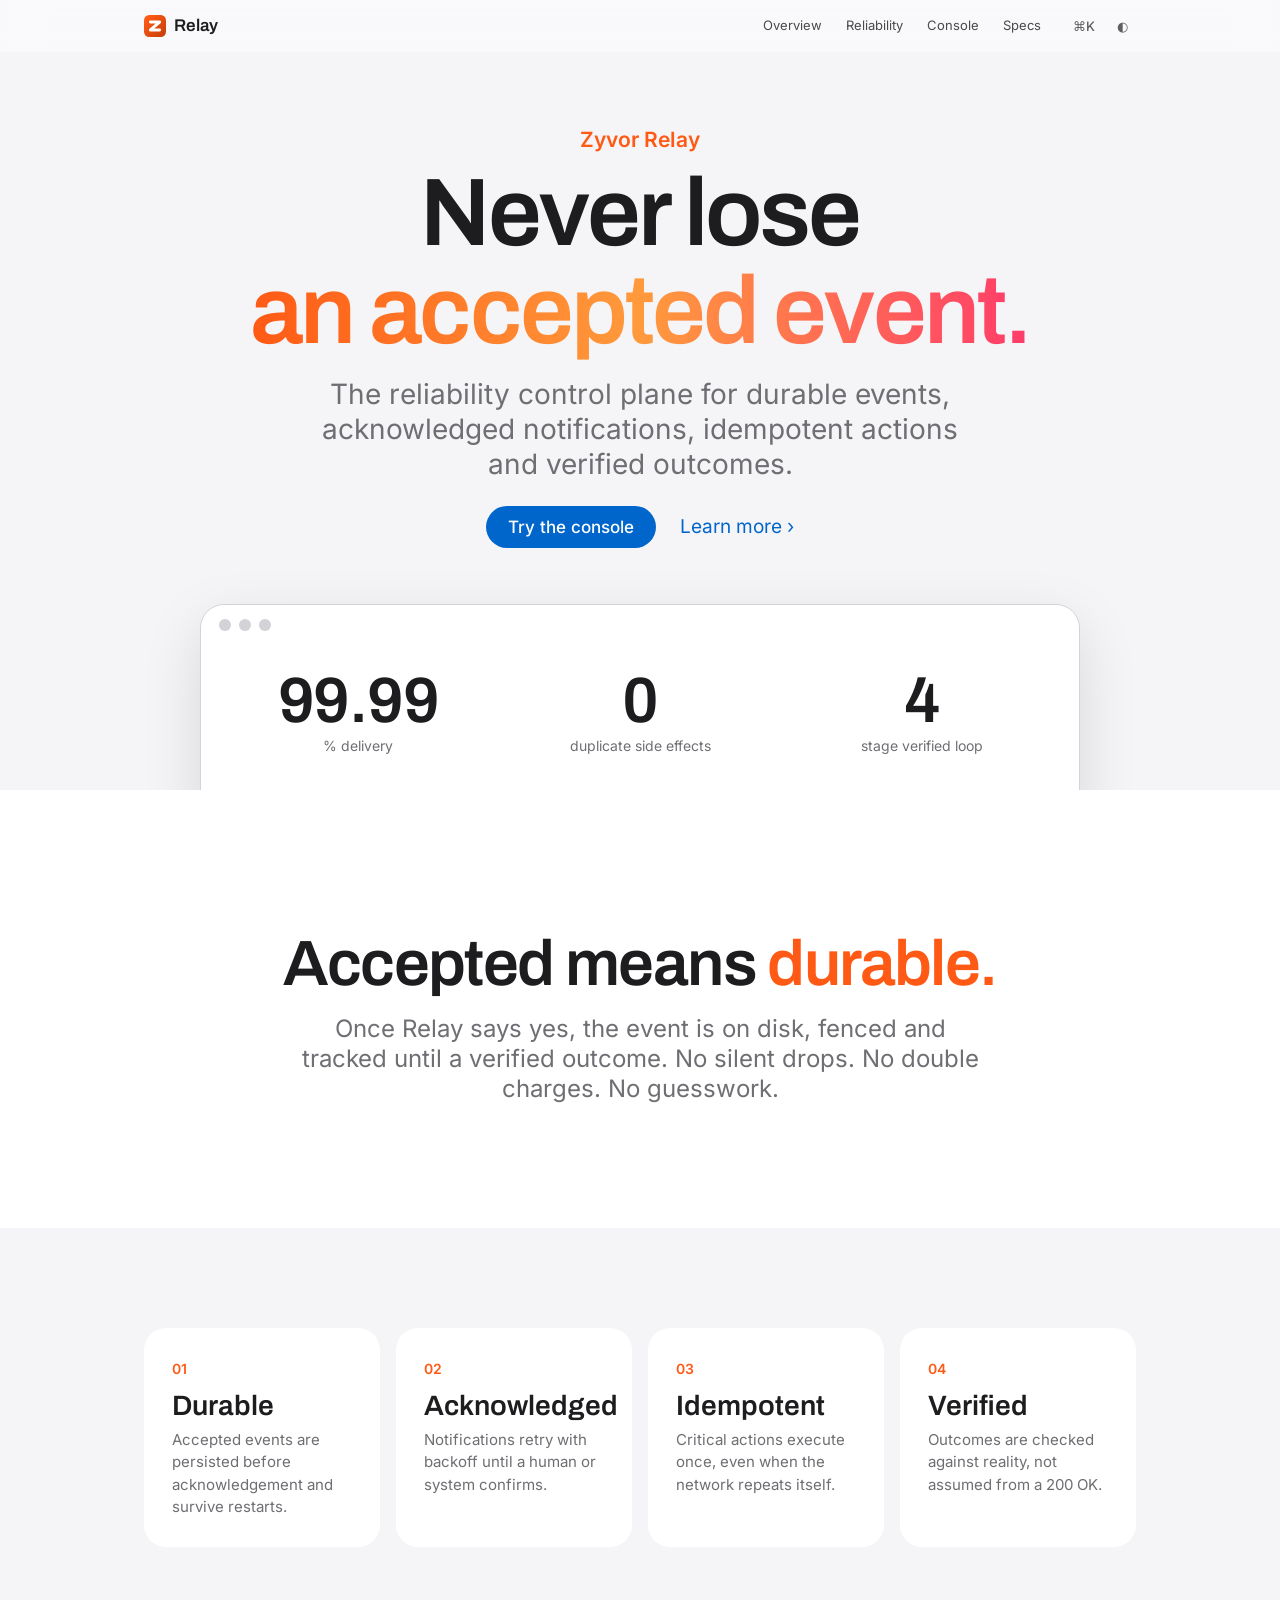
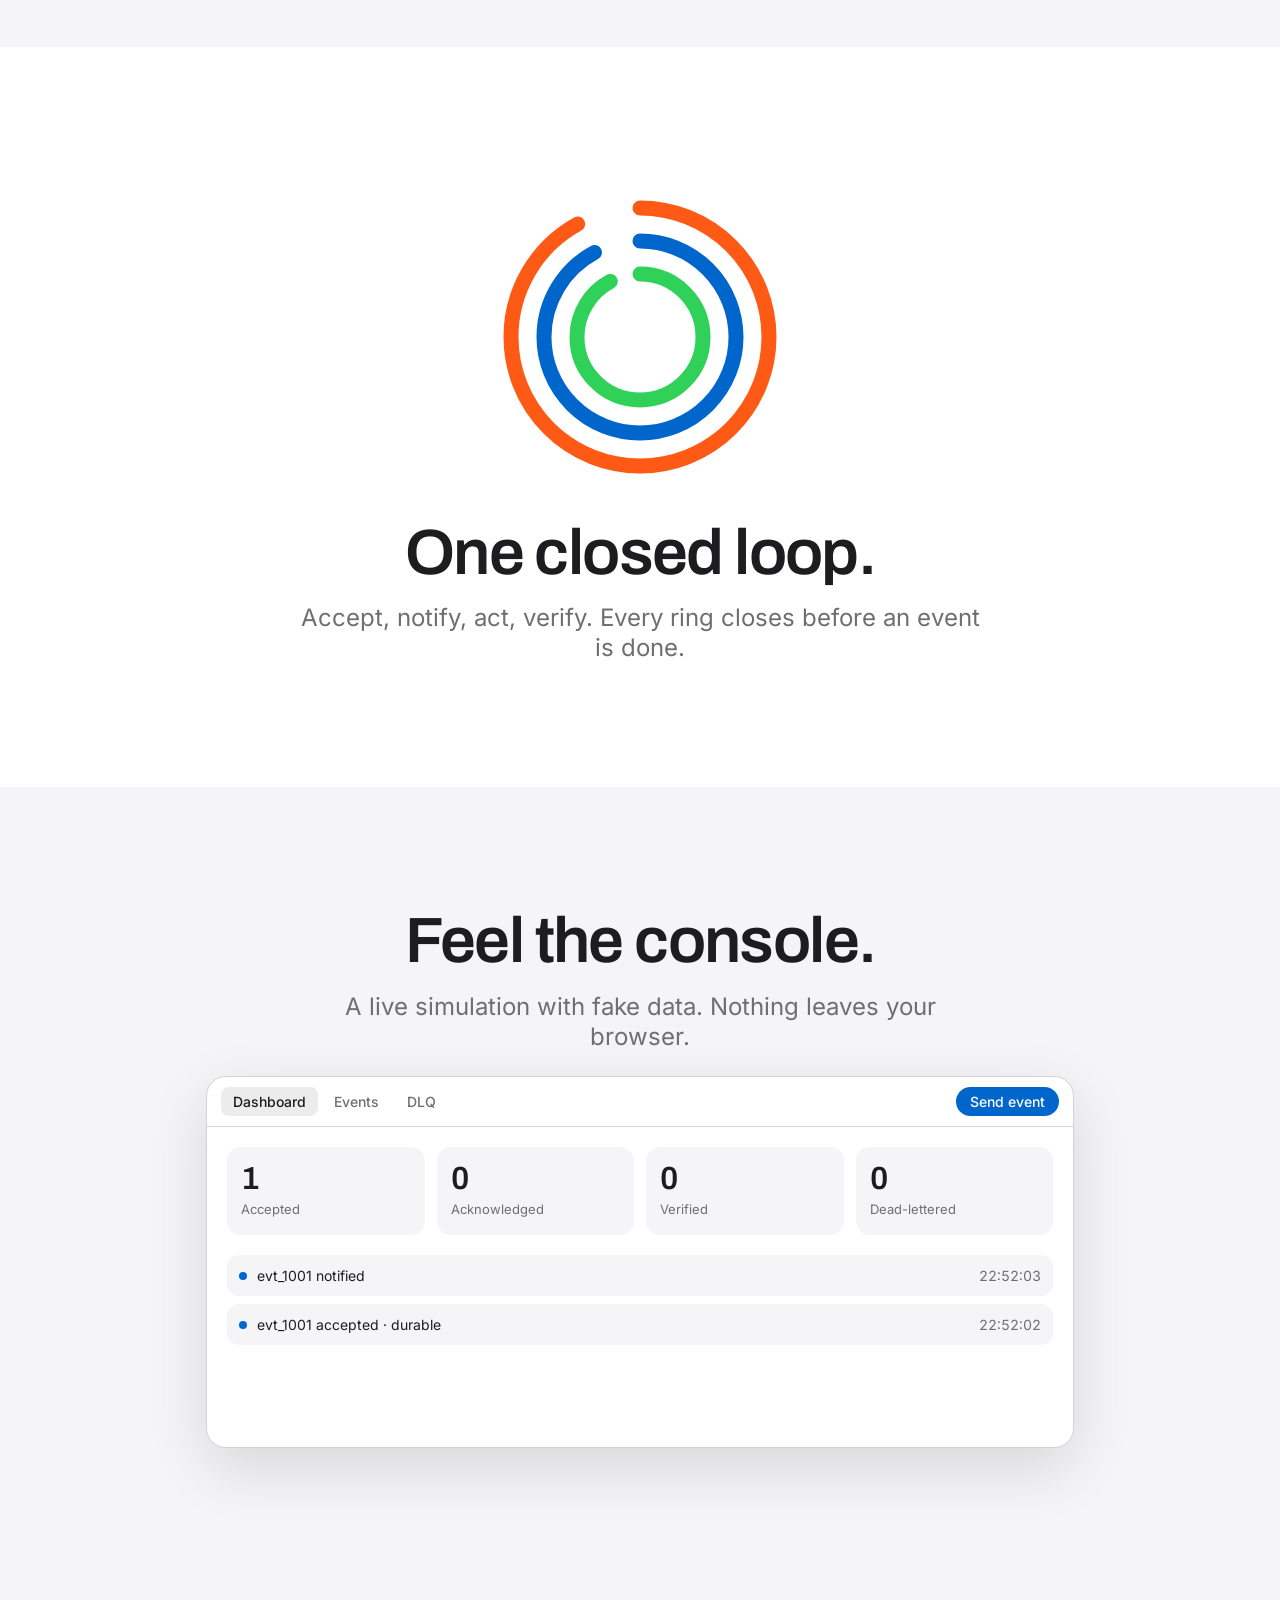
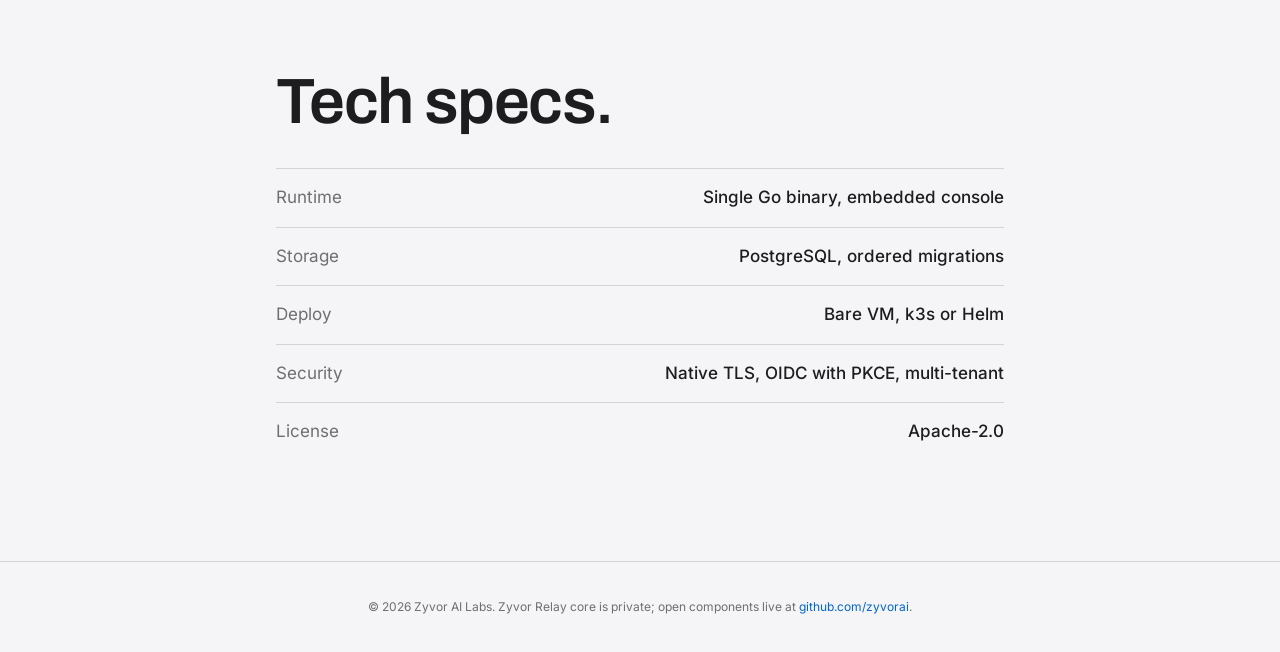
==== index.html @ 2ea0cfd8 "Update site" ====
<!doctype html>
<html lang="en">
<head>
<meta charset="utf-8">
<meta name="viewport" content="width=device-width, initial-scale=1, viewport-fit=cover">
<title>Zyvor Relay — Never lose an accepted event</title>
<meta name="description" content="Zyvor Relay is the reliability control plane for durable events, acknowledged notifications, idempotent actions and verified outcomes.">
<meta name="theme-color" content="#f5f5f7" media="(prefers-color-scheme: light)">
<meta name="theme-color" content="#000000" media="(prefers-color-scheme: dark)">
<meta property="og:type" content="website">
<meta property="og:title" content="Zyvor Relay — Never lose an accepted event">
<meta property="og:description" content="Durable events. Acknowledged notifications. Idempotent actions. Verified outcomes.">
<meta property="og:image" content="https://zyvorai.github.io/relay-site/assets/og.png">
<meta property="og:url" content="https://zyvorai.github.io/relay-site/">
<meta name="twitter:card" content="summary_large_image">
<link rel="icon" type="image/svg+xml" href="assets/zyvor-mark.svg">
<link rel="preload" href="assets/fonts/inter-latin.woff2" as="font" type="font/woff2" crossorigin>
<link rel="stylesheet" href="css/site.css">
<script>try{var t=localStorage.getItem('theme');if(t)document.documentElement.dataset.theme=t}catch(e){}</script>
</head>
<body>
<a class="skip" href="#main">Skip to content</a>

<header class="nav" id="nav">
  <div class="nav-in">
    <a class="brand" href="#top" aria-label="Zyvor Relay home"><img src="assets/zyvor-mark.svg" alt="" width="22" height="22"><span>Relay</span></a>
    <nav aria-label="Primary">
      <a href="#overview">Overview</a>
      <a href="#guarantees">Reliability</a>
      <a href="#demo">Console</a>
      <a href="#specs">Specs</a>
    </nav>
    <div class="nav-actions">
      <button class="icon-btn" id="palette-btn" aria-label="Open command palette (Command K)">⌘K</button>
      <button class="icon-btn" id="theme-btn" aria-label="Toggle theme">◐</button>
    </div>
  </div>
</header>

<main id="main">
<section class="hero" id="top">
  <p class="eyebrow reveal">Zyvor Relay</p>
  <h1 class="reveal d1">Never lose<br><span class="grad">an accepted event.</span></h1>
  <p class="lede reveal d2">The reliability control plane for durable events, acknowledged notifications, idempotent actions and verified outcomes.</p>
  <p class="cta reveal d3"><a class="btn" href="#demo">Try the console</a><a class="link" href="#guarantees">Learn more</a></p>
  <div class="device reveal d3" data-parallax aria-hidden="true">
    <div class="device-bar"><i></i><i></i><i></i></div>
    <div class="device-body">
      <div class="stat"><b data-count="99.99" data-dec="2">0</b><span>% delivery</span></div>
      <div class="stat"><b data-count="0">0</b><span>duplicate side effects</span></div>
      <div class="stat"><b data-count="4">0</b><span>stage verified loop</span></div>
    </div>
  </div>
</section>

<section class="band" id="overview">
  <h2 class="reveal">Accepted means <em>durable.</em></h2>
  <p class="sub reveal d1">Once Relay says yes, the event is on disk, fenced and tracked until a verified outcome. No silent drops. No double charges. No guesswork.</p>
</section>

<section class="grid4" id="guarantees">
  <h2 class="sr">Four guarantees</h2>
  <article class="card reveal"><span class="num">01</span><h3>Durable</h3><p>Accepted events are persisted before acknowledgement and survive restarts.</p></article>
  <article class="card reveal d1"><span class="num">02</span><h3>Acknowledged</h3><p>Notifications retry with backoff until a human or system confirms.</p></article>
  <article class="card reveal d2"><span class="num">03</span><h3>Idempotent</h3><p>Critical actions execute once, even when the network repeats itself.</p></article>
  <article class="card reveal d3"><span class="num">04</span><h3>Verified</h3><p>Outcomes are checked against reality, not assumed from a 200 OK.</p></article>
</section>

<section class="loop band" aria-label="Control loop">
  <svg class="rings" viewBox="0 0 200 200" aria-hidden="true">
    <circle class="r r1" cx="100" cy="100" r="86"/><circle class="r r2" cx="100" cy="100" r="64"/><circle class="r r3" cx="100" cy="100" r="42"/>
  </svg>
  <h2 class="reveal">One closed loop.</h2>
  <p class="sub reveal d1">Accept, notify, act, verify. Every ring closes before an event is done.</p>
</section>

<section class="demo" id="demo">
  <h2 class="reveal">Feel the console.</h2>
  <p class="sub reveal d1">A live simulation with fake data. Nothing leaves your browser.</p>
  <div class="console reveal d2">
    <div class="tabs" role="tablist">
      <button role="tab" aria-selected="true" data-tab="dash">Dashboard</button>
      <button role="tab" aria-selected="false" data-tab="events">Events</button>
      <button role="tab" aria-selected="false" data-tab="dlq">DLQ</button>
      <span class="grow"></span>
      <button class="btn sm" id="send">Send event</button>
    </div>
    <div class="pane" id="pane-dash">
      <div class="kpis">
        <div><b id="k-acc">0</b><span>Accepted</span></div>
        <div><b id="k-ack">0</b><span>Acknowledged</span></div>
        <div><b id="k-ver">0</b><span>Verified</span></div>
        <div><b id="k-dlq">0</b><span>Dead-lettered</span></div>
      </div>
      <ol class="timeline" id="timeline" aria-live="polite"></ol>
    </div>
    <div class="pane" id="pane-events" hidden><ul class="list" id="list-events"></ul></div>
    <div class="pane" id="pane-dlq" hidden><ul class="list" id="list-dlq"><li class="empty">Nothing here. That is the point.</li></ul></div>
  </div>
</section>

<section class="specs" id="specs">
  <h2 class="reveal">Tech specs.</h2>
  <dl class="spec-list reveal d1">
    <div><dt>Runtime</dt><dd>Single Go binary, embedded console</dd></div>
    <div><dt>Storage</dt><dd>PostgreSQL, ordered migrations</dd></div>
    <div><dt>Deploy</dt><dd>Bare VM, k3s or Helm</dd></div>
    <div><dt>Security</dt><dd>Native TLS, OIDC with PKCE, multi-tenant</dd></div>
    <div><dt>License</dt><dd>Apache-2.0</dd></div>
  </dl>
</section>
</main>

<footer class="foot">
  <p>© 2026 Zyvor AI Labs. Zyvor Relay core is private; open components live at <a href="https://github.com/zyvorai">github.com/zyvorai</a>.</p>
</footer>

<div class="palette" id="palette" hidden role="dialog" aria-modal="true" aria-label="Command palette">
  <div class="palette-box">
    <input id="palette-input" placeholder="Jump to…" autocomplete="off" aria-label="Command">
    <ul id="palette-list"></ul>
  </div>
</div>
<script src="js/site.js" defer></script>
</body>
</html>
---- css/site.css ----
@font-face{font-family:Inter;src:url(../assets/fonts/inter-latin.woff2) format("woff2");font-weight:100 900;font-display:swap}
@font-face{font-family:Archivo;src:url(../assets/fonts/archivo-latin-600.woff2) format("woff2");font-weight:600;font-display:swap}
:root{--bg:#f5f5f7;--panel:#fff;--text:#1d1d1f;--muted:#6e6e73;--line:#d2d2d7;--blue:#0066cc;--orange:#ff5a15;--nav:rgba(251,251,253,.72);--shadow:0 20px 60px rgba(0,0,0,.12)}
@media(prefers-color-scheme:dark){:root:not([data-theme=light]){--bg:#000;--panel:#1c1c1e;--text:#f5f5f7;--muted:#a1a1a6;--line:#38383a;--blue:#2997ff;--nav:rgba(22,22,23,.72);--shadow:0 20px 60px rgba(0,0,0,.6)}}
:root[data-theme=dark]{--bg:#000;--panel:#1c1c1e;--text:#f5f5f7;--muted:#a1a1a6;--line:#38383a;--blue:#2997ff;--nav:rgba(22,22,23,.72);--shadow:0 20px 60px rgba(0,0,0,.6)}
*{box-sizing:border-box}html{scroll-behavior:smooth;scroll-padding-top:60px}
body{margin:0;background:var(--bg);color:var(--text);font:17px/1.5 Inter,-apple-system,"SF Pro Text",system-ui,sans-serif;-webkit-font-smoothing:antialiased}
a{color:var(--blue);text-decoration:none}a:hover{text-decoration:underline}
:focus-visible{outline:2px solid var(--blue);outline-offset:3px;border-radius:6px}
.skip{position:absolute;left:-999px}.skip:focus{left:16px;top:8px;z-index:99;background:var(--panel);padding:8px 12px;border-radius:8px}
.sr{position:absolute;width:1px;height:1px;overflow:hidden;clip:rect(0 0 0 0)}
.nav{position:sticky;top:0;z-index:50;height:52px;background:var(--nav);backdrop-filter:saturate(180%) blur(20px);-webkit-backdrop-filter:saturate(180%) blur(20px);border-bottom:1px solid transparent;transition:height .3s,border-color .3s}
.nav.scrolled{height:44px;border-color:var(--line)}
.nav-in{max-width:1024px;margin:0 auto;height:100%;padding:0 16px;display:flex;align-items:center;gap:24px}
.brand{display:flex;align-items:center;gap:8px;color:var(--text);font:600 17px Archivo,Inter,sans-serif}.brand:hover{text-decoration:none}
.nav nav{display:flex;gap:24px;margin-left:auto}.nav nav a{color:var(--text);opacity:.8;font-size:13px}.nav nav a:hover{opacity:1;text-decoration:none}
.nav-actions{display:flex;gap:6px}
.icon-btn{background:none;border:0;color:var(--text);opacity:.7;font:500 13px Inter,sans-serif;padding:6px 8px;border-radius:8px;cursor:pointer}.icon-btn:hover{opacity:1;background:rgba(128,128,128,.15)}
section{padding:0 16px}
.hero{text-align:center;padding-top:72px;overflow:hidden}
.eyebrow{color:var(--orange);font-weight:600;font-size:21px;margin:0}
h1{font:600 clamp(44px,9vw,96px)/1.03 Archivo,Inter,sans-serif;letter-spacing:-.03em;margin:8px 0 16px}
h2{font:600 clamp(32px,6vw,64px)/1.07 Archivo,Inter,sans-serif;letter-spacing:-.025em;margin:0 0 16px}
h2 em{font-style:normal;color:var(--orange)}
.grad{background:linear-gradient(90deg,#ff5a15,#ff9a3c 50%,#ff3b6b);-webkit-background-clip:text;background-clip:text;color:transparent}
.lede,.sub{max-width:680px;margin:0 auto 24px;color:var(--muted);font-size:clamp(19px,2.4vw,28px);line-height:1.25}
.sub{font-size:clamp(17px,2vw,24px)}
.cta{display:flex;justify-content:center;gap:24px;align-items:center;margin:0 0 56px}
.btn{display:inline-block;background:var(--blue);color:#fff;border:0;border-radius:980px;padding:11px 22px;font:500 17px Inter,sans-serif;cursor:pointer}.btn:hover{text-decoration:none;filter:brightness(1.1)}
.btn.sm{padding:6px 14px;font-size:14px}
.link{font-size:19px}.link::after{content:" ›"}
.device{max-width:880px;margin:0 auto -60px;background:var(--panel);border-radius:24px 24px 0 0;box-shadow:var(--shadow);border:1px solid var(--line);will-change:transform}
.device-bar{display:flex;gap:8px;padding:14px 18px}.device-bar i{width:12px;height:12px;border-radius:50%;background:var(--line)}
.device-body{display:grid;grid-template-columns:repeat(3,1fr);gap:16px;padding:24px 24px 90px}
.stat b{display:block;font:600 clamp(32px,6vw,64px)/1 Archivo,Inter,sans-serif;letter-spacing:-.02em}.stat span{color:var(--muted);font-size:14px}
.band{text-align:center;padding:140px 16px 100px;background:var(--panel)}
.grid4{max-width:1024px;margin:0 auto;padding:100px 16px;display:grid;grid-template-columns:repeat(auto-fit,minmax(220px,1fr));gap:16px}
.card{background:var(--panel);border-radius:22px;padding:28px;transition:transform .4s cubic-bezier(.2,.8,.2,1),box-shadow .4s}
.card:hover{transform:translateY(-6px) scale(1.01);box-shadow:var(--shadow)}
.card .num{color:var(--orange);font-weight:600;font-size:14px}.card h3{font:600 28px Archivo,Inter,sans-serif;margin:8px 0}.card p{margin:0;color:var(--muted);font-size:15px}
.loop{position:relative}.rings{width:min(300px,70vw);display:block;margin:0 auto 32px;transform:rotate(-90deg)}
.r{fill:none;stroke-width:10;stroke-linecap:round;stroke-dasharray:var(--c);stroke-dashoffset:var(--c);transition:stroke-dashoffset 1.6s cubic-bezier(.2,.8,.2,1)}
.r1{--c:540;stroke:#ff5a15}.r2{--c:402;stroke:#0066cc}.r3{--c:264;stroke:#30d158}
.rings.on .r{stroke-dashoffset:calc(var(--c)*.08)}
.demo{max-width:900px;margin:0 auto;text-align:center;padding:120px 16px}
.console{background:var(--panel);border:1px solid var(--line);border-radius:20px;box-shadow:var(--shadow);text-align:left;overflow:hidden}
.tabs{display:flex;align-items:center;gap:4px;padding:10px 14px;border-bottom:1px solid var(--line)}.grow{flex:1}
.tabs [role=tab]{background:none;border:0;color:var(--muted);font:500 14px Inter,sans-serif;padding:6px 12px;border-radius:8px;cursor:pointer}
.tabs [aria-selected=true]{background:rgba(128,128,128,.15);color:var(--text)}
.pane{padding:20px;min-height:320px}[hidden]{display:none!important}
.kpis{display:grid;grid-template-columns:repeat(auto-fit,minmax(120px,1fr));gap:12px;margin-bottom:20px}
.kpis div{background:var(--bg);border-radius:14px;padding:14px}.kpis b{display:block;font:600 32px Archivo,Inter,sans-serif}.kpis span{font-size:13px;color:var(--muted)}
.timeline,.list{list-style:none;margin:0;padding:0;display:grid;gap:8px}
.timeline li,.list li{display:flex;gap:10px;align-items:center;padding:10px 12px;border-radius:12px;background:var(--bg);font-size:14px;animation:in .5s cubic-bezier(.2,.8,.2,1)}
.list .empty{color:var(--muted);justify-content:center;padding:40px}
.dot{width:8px;height:8px;border-radius:50%;background:var(--muted);flex:none}.dot.ok{background:#30d158}.dot.warn{background:var(--orange)}.dot.blue{background:var(--blue)}
.t{margin-left:auto;color:var(--muted);font-variant-numeric:tabular-nums}
@keyframes in{from{opacity:0;transform:translateY(8px)}}
.specs{max-width:760px;margin:0 auto;padding:100px 16px}
.spec-list{margin:32px 0 0}.spec-list div{display:flex;justify-content:space-between;gap:24px;padding:16px 0;border-top:1px solid var(--line)}
.spec-list dt{color:var(--muted)}.spec-list dd{margin:0;text-align:right;font-weight:500}
.foot{border-top:1px solid var(--line);padding:24px 16px;color:var(--muted);font-size:12px;text-align:center}
.reveal{opacity:0;transform:translateY(28px);transition:opacity .9s cubic-bezier(.2,.8,.2,1),transform .9s cubic-bezier(.2,.8,.2,1)}
.reveal.in{opacity:1;transform:none}.d1{transition-delay:.1s}.d2{transition-delay:.2s}.d3{transition-delay:.3s}
.palette{position:fixed;inset:0;z-index:100;background:rgba(0,0,0,.4);backdrop-filter:blur(8px);display:flex;justify-content:center;padding-top:15vh}
.palette-box{width:min(560px,92vw);background:var(--panel);border-radius:16px;box-shadow:var(--shadow);overflow:hidden;align-self:flex-start}
.palette input{width:100%;border:0;border-bottom:1px solid var(--line);background:none;color:var(--text);font:17px Inter,sans-serif;padding:16px}
.palette input:focus{outline:0}.palette ul{list-style:none;margin:0;padding:6px}
.palette li button{width:100%;text-align:left;background:none;border:0;color:var(--text);font:15px Inter,sans-serif;padding:10px 12px;border-radius:8px;cursor:pointer}
.palette li button:hover,.palette li button.sel{background:var(--blue);color:#fff}
@media(max-width:640px){#palette-btn{display:none}.nav nav{display:none}.nav-actions{margin-left:auto}.device-body{grid-template-columns:1fr}.cta{flex-direction:column;gap:12px}}
@media(prefers-reduced-motion:reduce){*{animation:none!important;transition:none!important;scroll-behavior:auto!important}.reveal{opacity:1;transform:none}.r{stroke-dashoffset:calc(var(--c)*.08)}}
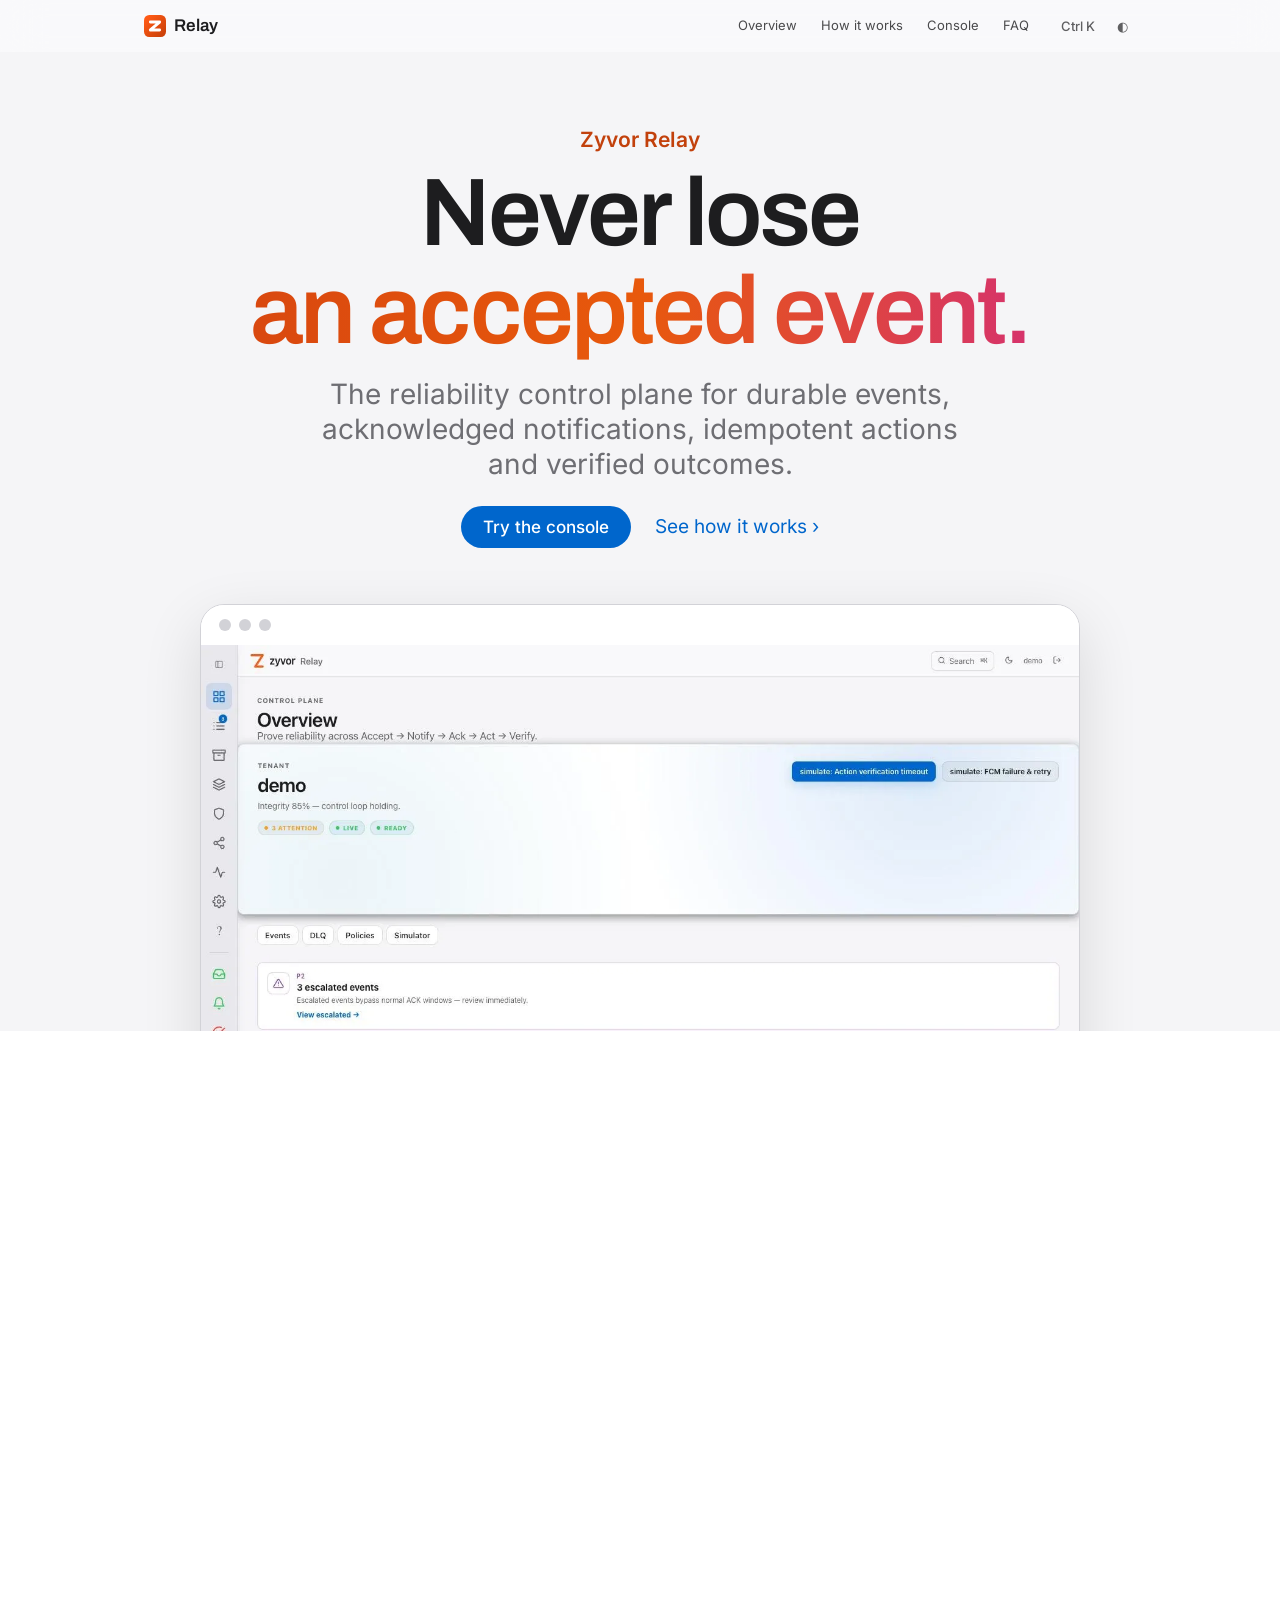
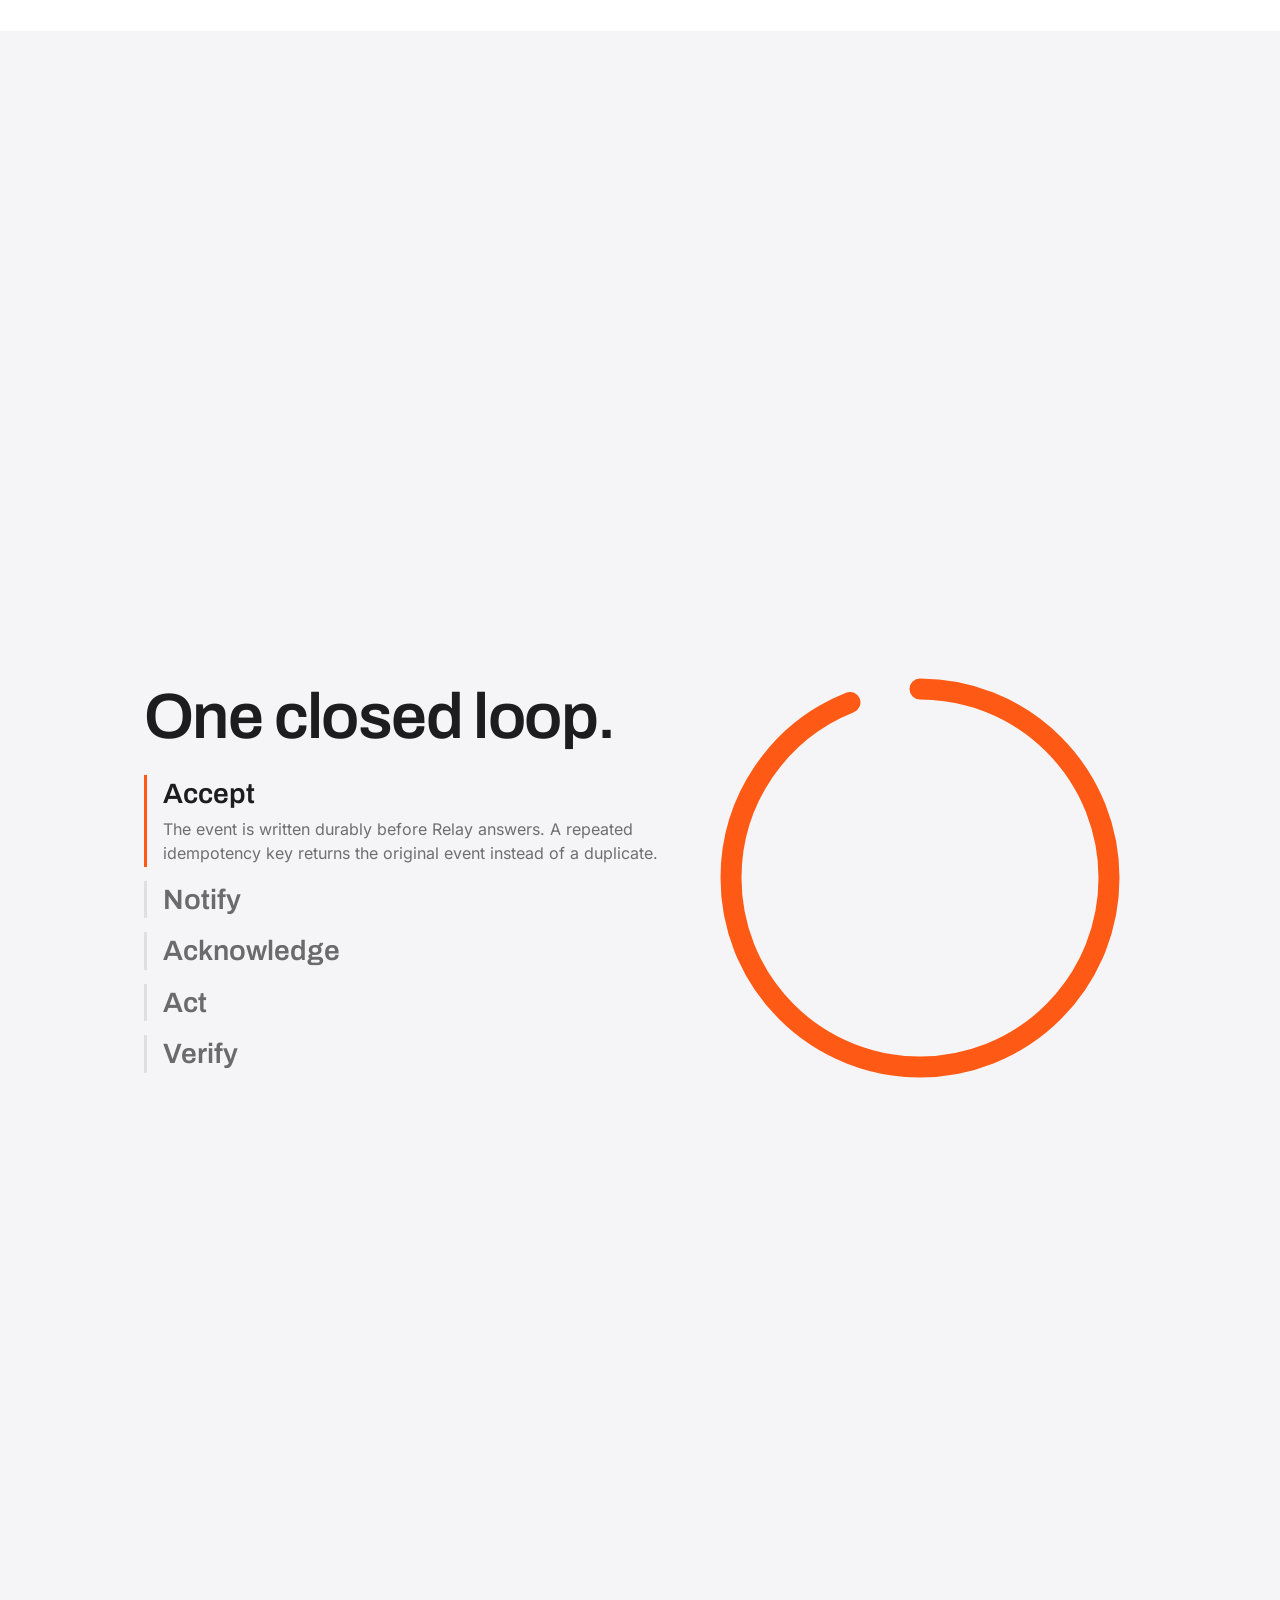
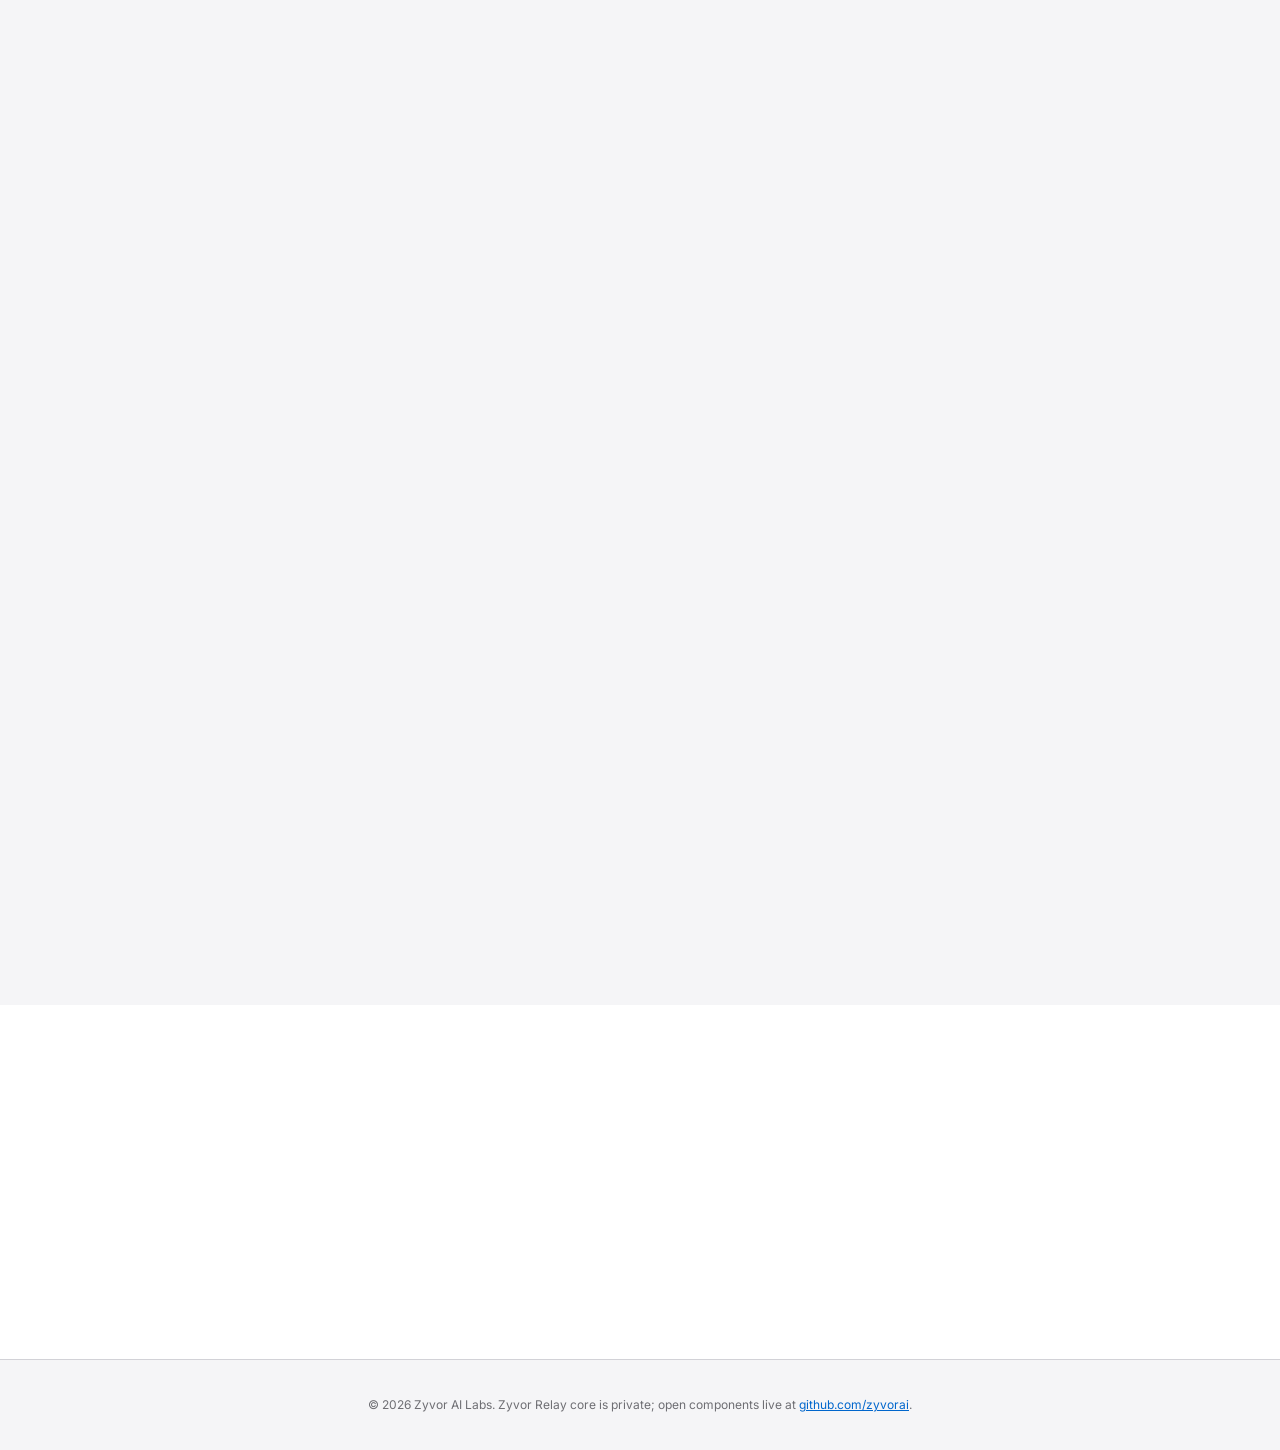
==== commit 7507d90d: "Update site" ====
--- a/index.html
+++ b/index.html
@@ -3,20 +3,34 @@
 <head>
 <meta charset="utf-8">
 <meta name="viewport" content="width=device-width, initial-scale=1, viewport-fit=cover">
+<meta http-equiv="Content-Security-Policy" content="default-src 'none'; script-src 'self' 'sha256-YFGi/mz/r2ZamOarnidksX2p7zCMPbq5lNt9pHjpRHI='; style-src 'self' 'sha256-TOtpfMKzHU3DrgZZwvVqrJGxpuvEDJ6e7pUPUtBmgjI='; img-src 'self' data:; font-src 'self'; manifest-src 'self'; connect-src 'self'; base-uri 'none'; form-action 'none'">
 <title>Zyvor Relay — Never lose an accepted event</title>
 <meta name="description" content="Zyvor Relay is the reliability control plane for durable events, acknowledged notifications, idempotent actions and verified outcomes.">
+<link rel="canonical" href="https://zyvorai.github.io/relay-site/">
 <meta name="theme-color" content="#f5f5f7" media="(prefers-color-scheme: light)">
 <meta name="theme-color" content="#000000" media="(prefers-color-scheme: dark)">
 <meta property="og:type" content="website">
+<meta property="og:site_name" content="Zyvor Relay">
 <meta property="og:title" content="Zyvor Relay — Never lose an accepted event">
 <meta property="og:description" content="Durable events. Acknowledged notifications. Idempotent actions. Verified outcomes.">
 <meta property="og:image" content="https://zyvorai.github.io/relay-site/assets/og.png">
+<meta property="og:image:width" content="1200">
+<meta property="og:image:height" content="630">
+<meta property="og:image:alt" content="Zyvor Relay: never lose an accepted event.">
 <meta property="og:url" content="https://zyvorai.github.io/relay-site/">
 <meta name="twitter:card" content="summary_large_image">
+<meta name="twitter:title" content="Zyvor Relay — Never lose an accepted event">
+<meta name="twitter:description" content="Durable events. Acknowledged notifications. Idempotent actions. Verified outcomes.">
+<meta name="twitter:image" content="https://zyvorai.github.io/relay-site/assets/og.png">
 <link rel="icon" type="image/svg+xml" href="assets/zyvor-mark.svg">
+<link rel="apple-touch-icon" href="assets/apple-touch-icon.png">
+<link rel="manifest" href="manifest.webmanifest">
 <link rel="preload" href="assets/fonts/inter-latin.woff2" as="font" type="font/woff2" crossorigin>
-<link rel="stylesheet" href="css/site.css">
+<link rel="preload" href="assets/fonts/archivo-latin-600.woff2" as="font" type="font/woff2" crossorigin>
+<link rel="stylesheet" href="css/site.270ed9faf7.css">
+<noscript><style>.reveal{opacity:1;transform:none}.r{stroke-dashoffset:calc(var(--c)*.06);opacity:1}.story{height:auto}.story-in{position:static;height:auto}.steps li{opacity:1}</style></noscript>
 <script>try{var t=localStorage.getItem('theme');if(t)document.documentElement.dataset.theme=t}catch(e){}</script>
+<script type="application/ld+json">{"@context":"https://schema.org","@type":"SoftwareApplication","name":"Zyvor Relay","applicationCategory":"DeveloperApplication","operatingSystem":"Linux","description":"Reliability control plane for durable events, acknowledged notifications, idempotent actions and verified outcomes.","url":"https://zyvorai.github.io/relay-site/","license":"https://www.apache.org/licenses/LICENSE-2.0","publisher":{"@type":"Organization","name":"Zyvor AI Labs","url":"https://zyvor.dev"}}</script>
 </head>
 <body>
 <a class="skip" href="#main">Skip to content</a>
@@ -26,13 +40,13 @@
     <a class="brand" href="#top" aria-label="Zyvor Relay home"><img src="assets/zyvor-mark.svg" alt="" width="22" height="22"><span>Relay</span></a>
     <nav aria-label="Primary">
       <a href="#overview">Overview</a>
-      <a href="#guarantees">Reliability</a>
+      <a href="#how">How it works</a>
       <a href="#demo">Console</a>
-      <a href="#specs">Specs</a>
+      <a href="#faq">FAQ</a>
     </nav>
     <div class="nav-actions">
-      <button class="icon-btn" id="palette-btn" aria-label="Open command palette (Command K)">⌘K</button>
-      <button class="icon-btn" id="theme-btn" aria-label="Toggle theme">◐</button>
+      <button type="button" class="icon-btn" id="palette-btn" aria-haspopup="dialog"><span class="kbd" id="kbd">⌘K</span><span class="jump">Menu</span><span class="sr"> command palette</span></button>
+      <button type="button" class="icon-btn" id="theme-btn" aria-label="Dark mode" aria-pressed="false"><span aria-hidden="true">◐</span></button>
     </div>
   </div>
 </header>
@@ -42,20 +56,28 @@
   <p class="eyebrow reveal">Zyvor Relay</p>
   <h1 class="reveal d1">Never lose<br><span class="grad">an accepted event.</span></h1>
   <p class="lede reveal d2">The reliability control plane for durable events, acknowledged notifications, idempotent actions and verified outcomes.</p>
-  <p class="cta reveal d3"><a class="btn" href="#demo">Try the console</a><a class="link" href="#guarantees">Learn more</a></p>
-  <div class="device reveal d3" data-parallax aria-hidden="true">
-    <div class="device-bar"><i></i><i></i><i></i></div>
-    <div class="device-body">
-      <div class="stat"><b data-count="99.99" data-dec="2">0</b><span>% delivery</span></div>
-      <div class="stat"><b data-count="0">0</b><span>duplicate side effects</span></div>
-      <div class="stat"><b data-count="4">0</b><span>stage verified loop</span></div>
-    </div>
-  </div>
+  <p class="cta reveal d3"><a class="btn" href="#demo">Try the console</a><a class="link" href="#how">See how it works</a></p>
+  <figure class="device reveal d3" data-parallax>
+    <div class="device-bar" aria-hidden="true"><i></i><i></i><i></i></div>
+    <picture class="shot shot-light">
+      <source type="image/webp" srcset="assets/console-light-720.webp 720w, assets/console-light.webp 1440w" sizes="(min-width: 900px) 880px, 92vw">
+      <img src="assets/console-light.jpg" width="1440" height="730" alt="The Relay operator console overview in light mode: tenant health, escalated events and accepted, awaiting-ack, verified and dead-letter counters." loading="lazy" decoding="async">
+    </picture>
+    <picture class="shot shot-dark">
+      <source type="image/webp" srcset="assets/console-dark-720.webp 720w, assets/console-dark.webp 1440w" sizes="(min-width: 900px) 880px, 92vw">
+      <img src="assets/console-dark.jpg" width="1440" height="730" alt="The Relay operator console overview in dark mode." loading="lazy" decoding="async">
+    </picture>
+  </figure>
 </section>
 
 <section class="band" id="overview">
   <h2 class="reveal">Accepted means <em>durable.</em></h2>
-  <p class="sub reveal d1">Once Relay says yes, the event is on disk, fenced and tracked until a verified outcome. No silent drops. No double charges. No guesswork.</p>
+  <p class="sub reveal d1">Once Relay says yes, the event is on disk and tracked until a verified outcome. No silent drops. No double execution. No guesswork.</p>
+  <div class="stats reveal d2">
+    <div class="stat"><b data-count="5">0</b><span>stage control loop</span></div>
+    <div class="stat"><b data-count="0">0</b><span>unverified successes</span></div>
+    <div class="stat"><b data-count="1">0</b><span>binary to deploy</span></div>
+  </div>
 </section>
 
 <section class="grid4" id="guarantees">
@@ -66,36 +88,92 @@
   <article class="card reveal d3"><span class="num">04</span><h3>Verified</h3><p>Outcomes are checked against reality, not assumed from a 200 OK.</p></article>
 </section>
 
-<section class="loop band" aria-label="Control loop">
-  <svg class="rings" viewBox="0 0 200 200" aria-hidden="true">
-    <circle class="r r1" cx="100" cy="100" r="86"/><circle class="r r2" cx="100" cy="100" r="64"/><circle class="r r3" cx="100" cy="100" r="42"/>
-  </svg>
-  <h2 class="reveal">One closed loop.</h2>
-  <p class="sub reveal d1">Accept, notify, act, verify. Every ring closes before an event is done.</p>
+<section class="story" id="how" aria-labelledby="story-h">
+  <div class="story-in">
+    <div class="story-copy">
+      <h2 id="story-h">One closed loop.</h2>
+      <ol class="steps" id="steps">
+        <li data-step="0" class="on"><h3>Accept</h3><p>The event is written durably before Relay answers. A repeated idempotency key returns the original event instead of a duplicate.</p></li>
+        <li data-step="1"><h3>Notify</h3><p>People and systems are told first, over push, email, SMS, chat and more, with backoff when delivery fails.</p></li>
+        <li data-step="2"><h3>Acknowledge</h3><p>No acknowledgement means escalation, not silence. The loop stays open until someone owns the event.</p></li>
+        <li data-step="3"><h3>Act</h3><p>Critical actions wait for approval and run once, protected by idempotency keys.</p></li>
+        <li data-step="4"><h3>Verify</h3><p>The outcome is checked against real telemetry. Only a verified event is a finished event.</p></li>
+      </ol>
+    </div>
+    <svg class="rings story-rings" id="rings" viewBox="0 0 200 200" role="img" aria-label="Five concentric rings, one per stage, that fill as the loop progresses.">
+      <circle class="r r1" cx="100" cy="100" r="90"/><circle class="r r2" cx="100" cy="100" r="74"/><circle class="r r3" cx="100" cy="100" r="58"/><circle class="r r4" cx="100" cy="100" r="42"/><circle class="r r5" cx="100" cy="100" r="26"/>
+    </svg>
+  </div>
+</section>
+
+<section class="arch" id="fits" aria-labelledby="arch-h">
+  <h2 id="arch-h" class="reveal">Where it fits.</h2>
+  <p class="sub reveal d1">Relay sits between the systems that raise events and the people and machines that must act on them.</p>
+  <div class="diagram-wrap reveal d2"><svg class="diagram" viewBox="0 0 760 220" role="img" aria-labelledby="arch-t arch-d">
+    <title id="arch-t">Relay architecture</title>
+    <desc id="arch-d">Your systems send events to Relay. Relay stores them durably, notifies people over several channels, runs approved actions through the Action Gateway, and verifies the outcome against a probe.</desc>
+    <g class="dg-box">
+      <rect x="10" y="80" width="150" height="60" rx="14"/><rect x="230" y="60" width="170" height="100" rx="16" class="dg-main"/>
+      <rect x="480" y="10" width="190" height="56" rx="14"/><rect x="480" y="82" width="190" height="56" rx="14"/><rect x="480" y="154" width="190" height="56" rx="14"/>
+    </g>
+    <g class="dg-text" text-anchor="middle">
+      <text x="85" y="115">Your systems</text>
+      <text x="315" y="104" class="dg-strong">Relay</text><text x="315" y="126" class="dg-sub">durable store · policy</text>
+      <text x="575" y="43">Notify: push, email, chat</text><text x="575" y="115">Action Gateway</text><text x="575" y="187">Verify against telemetry</text>
+    </g>
+    <g class="dg-line" fill="none"><path d="M160 110h70"/><path d="M400 90c30 0 40-52 80-52"/><path d="M400 110h80"/><path d="M400 130c30 0 40 52 80 52"/></g>
+  </svg></div>
+</section>
+
+<section class="compare" aria-labelledby="cmp-h">
+  <h2 id="cmp-h" class="reveal">More than a retry queue.</h2>
+  <div class="table-wrap reveal d1">
+    <table>
+      <caption class="sr">Zyvor Relay compared with a typical retry queue</caption>
+      <thead><tr><th scope="col">Capability</th><th scope="col">Typical retry queue</th><th scope="col">Zyvor Relay</th></tr></thead>
+      <tbody>
+        <tr><th scope="row">Accepted events survive a crash</th><td>Depends on configuration</td><td>Persisted before acknowledgement</td></tr>
+        <tr><th scope="row">Duplicate side effects</th><td>Possible on retry</td><td>Idempotency keys fence actions</td></tr>
+        <tr><th scope="row">Someone owns the event</th><td>Delivery is the goal</td><td>Acknowledgement with escalation</td></tr>
+        <tr><th scope="row">Did it actually work?</th><td>A 200 OK counts</td><td>Verified against telemetry</td></tr>
+        <tr><th scope="row">Audit trail</th><td>Logs</td><td>Immutable per-event timeline</td></tr>
+      </tbody>
+    </table>
+  </div>
 </section>
 
 <section class="demo" id="demo">
   <h2 class="reveal">Feel the console.</h2>
   <p class="sub reveal d1">A live simulation with fake data. Nothing leaves your browser.</p>
   <div class="console reveal d2">
-    <div class="tabs" role="tablist">
-      <button role="tab" aria-selected="true" data-tab="dash">Dashboard</button>
-      <button role="tab" aria-selected="false" data-tab="events">Events</button>
-      <button role="tab" aria-selected="false" data-tab="dlq">DLQ</button>
+    <div class="tabs">
+      <div role="tablist" aria-label="Console views">
+        <button type="button" role="tab" id="tab-dash" aria-controls="pane-dash" aria-selected="true" tabindex="0" data-tab="dash">Dashboard</button>
+        <button type="button" role="tab" id="tab-events" aria-controls="pane-events" aria-selected="false" tabindex="-1" data-tab="events">Events</button>
+        <button type="button" role="tab" id="tab-dlq" aria-controls="pane-dlq" aria-selected="false" tabindex="-1" data-tab="dlq">DLQ</button>
+      </div>
       <span class="grow"></span>
-      <button class="btn sm" id="send">Send event</button>
-    </div>
-    <div class="pane" id="pane-dash">
+      <label class="ctl">Failures <select id="fail"><option value="off">None</option><option value="low" selected>Some</option><option value="high">Many</option></select></label>
+      <label class="ctl">Speed <select id="speed"><option value="normal" selected>Normal</option><option value="fast">Fast</option></select></label>
+      <button type="button" class="btn sm" id="send">Send event</button>
+    </div>
+    <div class="pane" id="pane-dash" role="tabpanel" aria-labelledby="tab-dash" tabindex="0">
       <div class="kpis">
         <div><b id="k-acc">0</b><span>Accepted</span></div>
         <div><b id="k-ack">0</b><span>Acknowledged</span></div>
         <div><b id="k-ver">0</b><span>Verified</span></div>
         <div><b id="k-dlq">0</b><span>Dead-lettered</span></div>
       </div>
-      <ol class="timeline" id="timeline" aria-live="polite"></ol>
-    </div>
-    <div class="pane" id="pane-events" hidden><ul class="list" id="list-events"></ul></div>
-    <div class="pane" id="pane-dlq" hidden><ul class="list" id="list-dlq"><li class="empty">Nothing here. That is the point.</li></ul></div>
+      <ol class="timeline" id="timeline"></ol>
+      <p class="sr" id="demo-status" role="status" aria-live="polite"></p>
+    </div>
+    <div class="pane" id="pane-events" role="tabpanel" aria-labelledby="tab-events" tabindex="0" hidden>
+      <ul class="list" id="list-events"></ul>
+      <section class="detail" id="detail" aria-label="Event detail" hidden>
+        <h3 id="detail-title">Event</h3><p class="muted" id="detail-meta"></p><ol class="timeline" id="detail-steps"></ol>
+      </section>
+    </div>
+    <div class="pane" id="pane-dlq" role="tabpanel" aria-labelledby="tab-dlq" tabindex="0" hidden><ul class="list" id="list-dlq"><li class="empty">Nothing here. That is the point.</li></ul></div>
   </div>
 </section>
 
@@ -109,6 +187,22 @@
     <div><dt>License</dt><dd>Apache-2.0</dd></div>
   </dl>
 </section>
+
+<section class="faq" id="faq" aria-labelledby="faq-h">
+  <h2 id="faq-h" class="reveal">Questions.</h2>
+  <div class="reveal d1">
+    <details><summary>What does “accepted” mean?</summary><p>The event has been written durably. If you send the same idempotency key again, Relay returns the original event instead of creating a second one.</p></details>
+    <details><summary>Does it need a cloud?</summary><p>No. Relay runs on a laptop, an edge VM, in Docker or on private Kubernetes such as k3s. Cloud adapters are optional.</p></details>
+    <details><summary>How is it deployed?</summary><p>As a single Go binary with the operator console embedded, backed by PostgreSQL or an in-memory store for trials. A Helm chart and k3s manifests are included.</p></details>
+    <details><summary>Is it open source?</summary><p>Relay is licensed under Apache-2.0. The core repository is currently private; open components live at <a href="https://github.com/zyvorai">github.com/zyvorai</a>.</p></details>
+    <details><summary>Does the demo send anything anywhere?</summary><p>No. The console above is a simulation running entirely in your browser with made-up data.</p></details>
+  </div>
+</section>
+
+<section class="closing" aria-labelledby="close-h">
+  <h2 id="close-h" class="reveal">Make every accepted event count.</h2>
+  <p class="cta reveal d1"><a class="btn" href="https://zyvor.dev" rel="noopener">Request access</a><a class="link" href="https://github.com/zyvorai" rel="noopener">See open components</a></p>
+</section>
 </main>
 
 <footer class="foot">
@@ -117,10 +211,11 @@
 
 <div class="palette" id="palette" hidden role="dialog" aria-modal="true" aria-label="Command palette">
   <div class="palette-box">
-    <input id="palette-input" placeholder="Jump to…" autocomplete="off" aria-label="Command">
-    <ul id="palette-list"></ul>
+    <input id="palette-input" type="text" role="combobox" aria-expanded="true" aria-controls="palette-list" aria-autocomplete="list" aria-activedescendant="" placeholder="Jump to…" autocomplete="off" aria-label="Command">
+    <ul id="palette-list" role="listbox" aria-label="Commands"></ul>
   </div>
 </div>
-<script src="js/site.js" defer></script>
+<script src="js/core.bdbe0b33d3.js" defer></script>
+<script src="js/site.ae4950b151.js" defer></script>
 </body>
 </html>
--- a/css/site.270ed9faf7.css
+++ b/css/site.270ed9faf7.css
@@ -0,0 +1 @@
+@font-face{font-family:Inter;src:url(../assets/fonts/inter-latin.woff2) format("woff2");font-weight:100 900;font-display:swap}@font-face{font-family:Archivo;src:url(../assets/fonts/archivo-latin-600.woff2) format("woff2");font-weight:600;font-display:swap}:root{--bg:#f5f5f7;--panel:#fff;--text:#1d1d1f;--muted:#6e6e73;--line:#d2d2d7;--blue:#0066cc;--blue-fill:#0066cc;--orange:#ff5a15;--orange-text:#c2410c;--g1:#d9480f;--g2:#e8590c;--g3:#d6336c;--nav:rgba(251,251,253,.72);--shadow:0 20px 60px rgba(0,0,0,.12)}@media (prefers-color-scheme:dark){:root:not([data-theme=light]){--blue-fill:#0071e3;--orange-text:#ff5a15;--g1:#ff5a15;--g2:#ff9a3c;--g3:#ff3b6b;--bg:#000;--panel:#1c1c1e;--text:#f5f5f7;--muted:#a1a1a6;--line:#38383a;--blue:#2997ff;--nav:rgba(22,22,23,.72);--shadow:0 20px 60px rgba(0,0,0,.6)}}:root[data-theme=dark]{--blue-fill:#0071e3;--orange-text:#ff5a15;--g1:#ff5a15;--g2:#ff9a3c;--g3:#ff3b6b;--bg:#000;--panel:#1c1c1e;--text:#f5f5f7;--muted:#a1a1a6;--line:#38383a;--blue:#2997ff;--nav:rgba(22,22,23,.72);--shadow:0 20px 60px rgba(0,0,0,.6)}*{box-sizing:border-box}html{scroll-behavior:smooth;scroll-padding-top:60px}body{margin:0;background:var(--bg);color:var(--text);font:17px/1.5 Inter,-apple-system,SF Pro Text,system-ui,sans-serif;-webkit-font-smoothing:antialiased}a{color:var(--blue);text-decoration:none}a:hover{text-decoration:underline}:focus-visible{outline:2px solid var(--blue);outline-offset:3px;border-radius:6px}.skip{position:absolute;left:-999px}.skip:focus{left:16px;top:8px;z-index:99;background:var(--panel);padding:8px 12px;border-radius:8px}.sr{position:absolute;width:1px;height:1px;overflow:hidden;clip:rect(0 0 0 0)}.nav{position:sticky;top:0;z-index:50;height:52px;background:var(--nav);backdrop-filter:saturate(180%) blur(20px);-webkit-backdrop-filter:saturate(180%) blur(20px);border-bottom:1px solid transparent;transition:height .3s,border-color .3s}.nav.scrolled{height:44px;border-color:var(--line)}.nav-in{max-width:1024px;margin:0 auto;height:100%;padding:0 16px;display:flex;align-items:center;gap:24px}.brand{display:flex;align-items:center;gap:8px;color:var(--text);font:600 17px Archivo,Inter,sans-serif}.brand:hover{text-decoration:none}.nav nav{display:flex;gap:24px;margin-left:auto}.nav nav a{color:var(--text);opacity:.8;font-size:13px}.nav nav a:hover{opacity:1;text-decoration:none}.nav-actions{display:flex;gap:6px}.jump{display:none}.icon-btn{background:none;border:0;color:var(--text);opacity:.7;font:500 13px Inter,sans-serif;padding:6px 8px;border-radius:8px;cursor:pointer}.icon-btn:hover{opacity:1;background:#80808026}section{padding:0 16px}.hero{text-align:center;padding-top:72px;overflow:hidden}.eyebrow{color:var(--orange-text);font-weight:600;font-size:21px;margin:0}h1{font:600 clamp(44px,9vw,96px)/1.03 Archivo,Inter,sans-serif;letter-spacing:-.03em;margin:8px 0 16px}h2{font:600 clamp(32px,6vw,64px)/1.07 Archivo,Inter,sans-serif;letter-spacing:-.025em;margin:0 0 16px}h2 em{font-style:normal;color:var(--orange-text)}.grad{background:linear-gradient(90deg,var(--g1),var(--g2) 50%,var(--g3));-webkit-background-clip:text;background-clip:text;color:transparent}.lede,.sub{max-width:680px;margin:0 auto 24px;color:var(--muted);font-size:clamp(19px,2.4vw,28px);line-height:1.25}.sub{font-size:clamp(17px,2vw,24px)}.cta{display:flex;justify-content:center;gap:24px;align-items:center;margin:0 0 56px}.btn{display:inline-block;background:var(--blue-fill);color:#fff;border:0;border-radius:980px;padding:11px 22px;font:500 17px Inter,sans-serif;cursor:pointer}.btn:hover{text-decoration:none;filter:brightness(1.1)}.btn.sm{padding:6px 14px;font-size:14px}.link{font-size:19px}.link:after{content:" \203a"}.device{max-width:880px;margin:0 auto -60px;overflow:hidden;background:var(--panel);border-radius:24px 24px 0 0;box-shadow:var(--shadow);border:1px solid var(--line);will-change:transform}.device-bar{display:flex;gap:8px;padding:14px 18px}.device-bar i{width:12px;height:12px;border-radius:50%;background:var(--line)}.stat b{display:block;font:600 clamp(32px,6vw,64px)/1 Archivo,Inter,sans-serif;letter-spacing:-.02em}.stat span{color:var(--muted);font-size:14px}.band{text-align:center;padding:140px 16px 100px;background:var(--panel)}.grid4{max-width:1024px;margin:0 auto;padding:100px 16px;display:grid;grid-template-columns:repeat(auto-fit,minmax(220px,1fr));gap:16px}.card{background:var(--panel);border-radius:22px;padding:28px;transition:transform .4s cubic-bezier(.2,.8,.2,1),box-shadow .4s}.card:hover{transform:translateY(-6px) scale(1.01);box-shadow:var(--shadow)}.card .num{color:var(--orange-text);font-weight:600;font-size:14px}.card h3{font:600 28px Archivo,Inter,sans-serif;margin:8px 0}.card p{margin:0;color:var(--muted);font-size:15px}.loop{position:relative}.rings{width:min(300px,70vw);display:block;margin:0 auto 32px;transform:rotate(-90deg)}.r{fill:none;stroke-width:10;stroke-linecap:round;stroke-dasharray:var(--c);stroke-dashoffset:var(--c);transition:stroke-dashoffset 1.6s cubic-bezier(.2,.8,.2,1)}.demo{max-width:900px;margin:0 auto;text-align:center;padding:120px 16px}.console{background:var(--panel);border:1px solid var(--line);border-radius:20px;box-shadow:var(--shadow);text-align:left;overflow:hidden}.tabs{display:flex;flex-wrap:wrap;align-items:center;gap:6px 4px;padding:10px 14px;border-bottom:1px solid var(--line)}.tabs [role=tablist]{display:flex;gap:4px}.grow{flex:1}.tabs [role=tab]{background:none;border:0;color:var(--muted);font:500 14px Inter,sans-serif;padding:6px 12px;border-radius:8px;cursor:pointer}.tabs [aria-selected=true]{background:#80808026;color:var(--text)}.pane{padding:20px;min-height:320px}[hidden]{display:none!important}.kpis{display:grid;grid-template-columns:repeat(auto-fit,minmax(120px,1fr));gap:12px;margin-bottom:20px}.kpis div{background:var(--bg);border-radius:14px;padding:14px}.kpis b{display:block;font:600 32px Archivo,Inter,sans-serif}.kpis span{font-size:13px;color:var(--muted)}.timeline,.list{list-style:none;margin:0;padding:0;display:grid;gap:8px}.timeline li,.list li{display:flex;gap:10px;align-items:center;padding:10px 12px;border-radius:12px;background:var(--bg);font-size:14px;animation:in .5s cubic-bezier(.2,.8,.2,1)}.list .empty{color:var(--muted);justify-content:center;padding:40px}.dot{width:8px;height:8px;border-radius:50%;background:var(--muted);flex:none}.dot.ok{background:#30d158}.dot.warn{background:var(--orange)}.dot.blue{background:var(--blue)}.t{margin-left:auto;color:var(--muted);font-variant-numeric:tabular-nums}@keyframes in{0%{opacity:0;transform:translateY(8px)}}.specs{max-width:760px;margin:0 auto;padding:100px 16px}.spec-list{margin:32px 0 0}.spec-list div{display:flex;justify-content:space-between;gap:24px;padding:16px 0;border-top:1px solid var(--line)}.spec-list dt{color:var(--muted)}.spec-list dd{margin:0;text-align:right;font-weight:500}.foot a,.sub a,.lede a{text-decoration:underline}.foot{border-top:1px solid var(--line);padding:24px 16px;color:var(--muted);font-size:12px;text-align:center}.reveal{opacity:0;transform:translateY(28px);transition:opacity .9s cubic-bezier(.2,.8,.2,1),transform .9s cubic-bezier(.2,.8,.2,1)}.reveal.in{opacity:1;transform:none}.d1{transition-delay:.1s}.d2{transition-delay:.2s}.d3{transition-delay:.3s}.palette{position:fixed;inset:0;z-index:100;background:#0006;backdrop-filter:blur(8px);display:flex;justify-content:center;padding-top:15vh}.palette-box{width:min(560px,92vw);background:var(--panel);border-radius:16px;box-shadow:var(--shadow);overflow:hidden;align-self:flex-start}.palette input{width:100%;border:0;border-bottom:1px solid var(--line);background:none;color:var(--text);font:17px Inter,sans-serif;padding:16px}.palette input:focus{outline:0}.palette ul{list-style:none;margin:0;padding:6px}.palette li button{width:100%;text-align:left;background:none;border:0;color:var(--text);font:15px Inter,sans-serif;padding:10px 12px;border-radius:8px;cursor:pointer}.palette li button:hover,.palette li button.sel,.palette li button[aria-selected=true]{background:var(--blue-fill);color:#fff}@media (max-width:640px){.nav nav{display:none}#palette-btn .kbd{display:none}#palette-btn .jump{display:inline}.nav-actions{margin-left:auto}.stats{grid-template-columns:1fr}.cta{flex-direction:column;gap:12px}}@media (prefers-reduced-motion:reduce){*{animation:none!important;transition:none!important;scroll-behavior:auto!important}.reveal{opacity:1;transform:none}.r{stroke-dashoffset:calc(var(--c)*.06)!important;opacity:1!important}.story{height:auto!important}.story-in{position:static!important;height:auto!important;padding-top:80px;padding-bottom:80px}.steps li{opacity:1!important}.steps li p{max-height:none!important}}@media (forced-colors:active){.grad{background:none;color:CanvasText;-webkit-text-fill-color:currentColor}.btn,.palette li button.sel,.palette li button[aria-selected=true]{forced-color-adjust:none;background:Highlight;color:HighlightText}.card,.console,.device{border:1px solid CanvasText}}@media (prefers-contrast:more){:root{--muted:#4a4a4f;--line:#8a8a8f}@media (prefers-color-scheme:dark){:root:not([data-theme=light]){--muted:#d1d1d6;--line:#8e8e93}}}.palette .empty-opt{padding:10px 12px;color:var(--muted);font-size:15px}.shot{display:block}.shot img{display:block;width:100%;height:auto}.shot-dark{display:none}@media (prefers-color-scheme:dark){:root:not([data-theme=light]) .shot-light{display:none}:root:not([data-theme=light]) .shot-dark{display:block}}:root[data-theme=dark] .shot-light{display:none}:root[data-theme=dark] .shot-dark{display:block}.device{padding:0}.device-bar{background:var(--panel)}.stats{display:grid;grid-template-columns:repeat(3,1fr);gap:16px;max-width:760px;margin:48px auto 0}.stats .stat{background:var(--bg);border-radius:20px;padding:24px 16px}.story{height:420vh;position:relative;padding:0}.story-in{position:sticky;top:44px;height:calc(100vh - 44px);display:grid;grid-template-columns:1.1fr .9fr;align-items:center;gap:32px;max-width:1024px;margin:0 auto;padding:0 16px}.story-copy h2{margin-bottom:8px}.steps{list-style:none;margin:24px 0 0;padding:0;display:grid;gap:14px}.steps li{opacity:.64;border-left:3px solid var(--line);padding:2px 0 2px 16px;transition:opacity .4s,border-color .4s}.steps li.on{opacity:1;border-color:var(--orange)}.steps h3{font:600 clamp(20px,2.6vw,28px)/1.2 Archivo,Inter,sans-serif;margin:0}.steps p{margin:0;color:var(--muted);font-size:16px;max-height:0;overflow:hidden;transition:max-height .5s,margin .5s}.steps li.on p{max-height:140px;margin-top:6px}.story-rings{width:min(420px,40vw);margin:0 auto;transform:rotate(-90deg)}.story-rings .r{stroke-dashoffset:var(--c);opacity:0;transition:stroke-dashoffset 1.6s cubic-bezier(.2,.8,.2,1),opacity .25s}.story-rings .r.on{stroke-dashoffset:calc(var(--c)*.06);opacity:1}.r1{--c:565;stroke:#ff5a15}.r2{--c:465;stroke:#ff9a3c}.r3{--c:364;stroke:#06c}.r4{--c:264;stroke:#7c3aed}.r5{--c:163;stroke:#30d158}.arch{max-width:900px;margin:0 auto;padding:100px 16px;text-align:center}.diagram-wrap{overflow-x:auto}.diagram{width:100%;min-width:620px;height:auto;margin-top:24px}.dg-box rect{fill:var(--panel);stroke:var(--line);stroke-width:1.5}.dg-box .dg-main{stroke:var(--orange-text);stroke-width:2}.dg-text text{fill:var(--text);font:500 15px Inter,sans-serif}.dg-text .dg-strong{font:600 22px Archivo,Inter,sans-serif}.dg-text .dg-sub{fill:var(--muted);font-size:12px}.dg-line path{stroke:var(--muted);stroke-width:1.5;stroke-linecap:round}.compare{max-width:900px;margin:0 auto;padding:60px 16px 100px;text-align:center}.table-wrap{overflow-x:auto;text-align:left;margin-top:28px;background:var(--panel);border-radius:20px;padding:8px 20px}table{width:100%;border-collapse:collapse;font-size:15px}th,td{padding:14px 12px;border-bottom:1px solid var(--line);text-align:left;vertical-align:top}tbody tr:last-child th,tbody tr:last-child td{border-bottom:0}thead th{color:var(--muted);font-weight:500;font-size:13px}tbody th{font-weight:600}td{color:var(--muted)}td:last-child{color:var(--text);font-weight:500}.ctl{display:flex;align-items:center;gap:6px;font-size:13px;color:var(--muted)}select{font:inherit;font-size:13px;background:var(--bg);color:var(--text);border:1px solid var(--line);border-radius:8px;padding:4px 6px}.rowbtn{background:none;border:0;padding:0;font:inherit;color:inherit;text-align:left;width:100%;display:flex;gap:10px;align-items:center;cursor:pointer}.list li.selected{outline:2px solid var(--blue);outline-offset:-2px}.detail{margin-top:16px;padding:16px;border-radius:14px;background:var(--bg)}.detail h3{margin:0 0 4px;font:600 20px Archivo,Inter,sans-serif}.muted{color:var(--muted);margin:0 0 12px;font-size:14px}.detail .timeline li{background:var(--panel)}.faq{max-width:760px;margin:0 auto;padding:80px 16px}.faq details{border-top:1px solid var(--line);padding:18px 0}.faq details:last-child{border-bottom:1px solid var(--line)}.faq summary{cursor:pointer;font-weight:600;font-size:19px;list-style:none;display:flex;justify-content:space-between;gap:16px}.faq summary::-webkit-details-marker{display:none}.faq summary:after{content:"+";color:var(--muted);font-weight:400;font-size:24px;line-height:1}.faq details[open] summary:after{content:"\2013"}.faq details p{margin:12px 0 0;color:var(--muted)}.closing{text-align:center;padding:100px 16px 120px;background:var(--panel)}.closing .cta{margin:24px 0 0}@media (max-width:760px){.story-in{grid-template-columns:1fr;align-content:center;gap:12px}.story-rings{width:min(220px,50vw);order:-1}.steps{margin-top:12px}.steps p{font-size:15px}}@media (max-width:640px){.stats{grid-template-columns:1fr}}
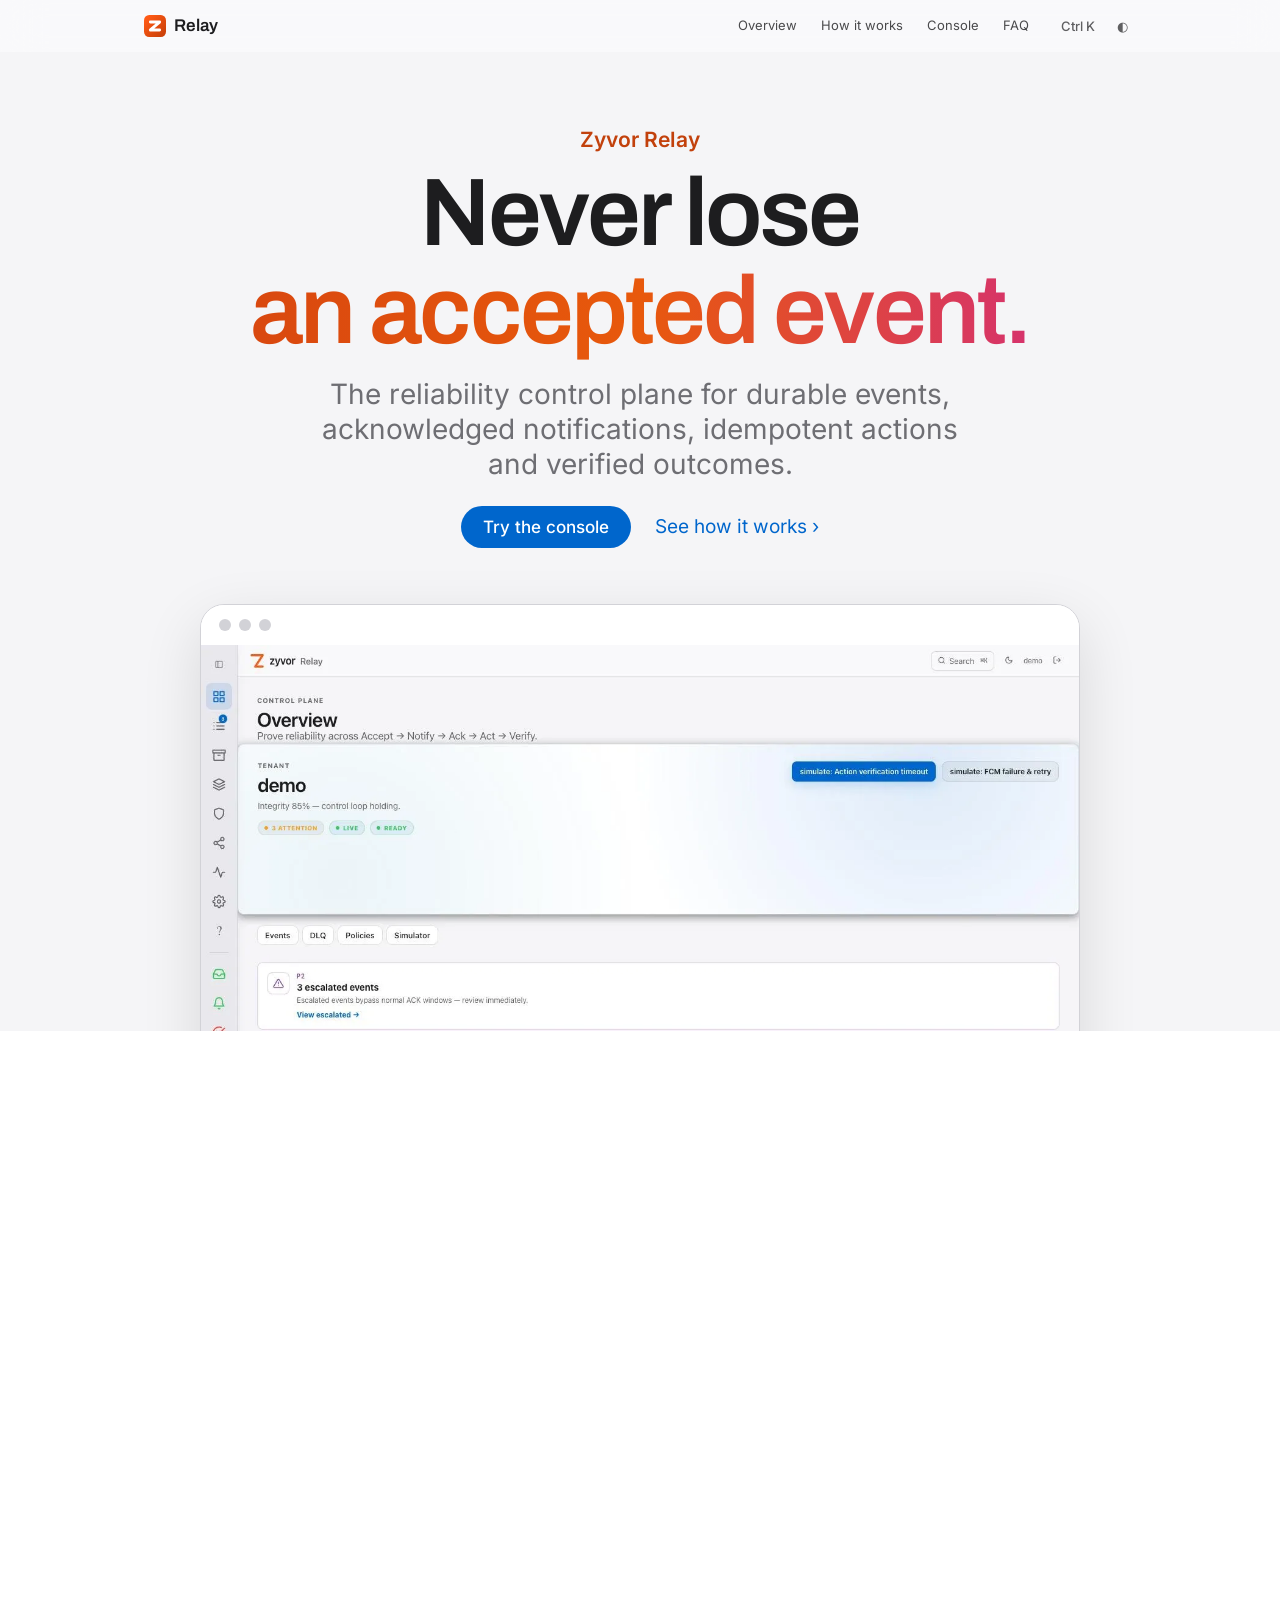
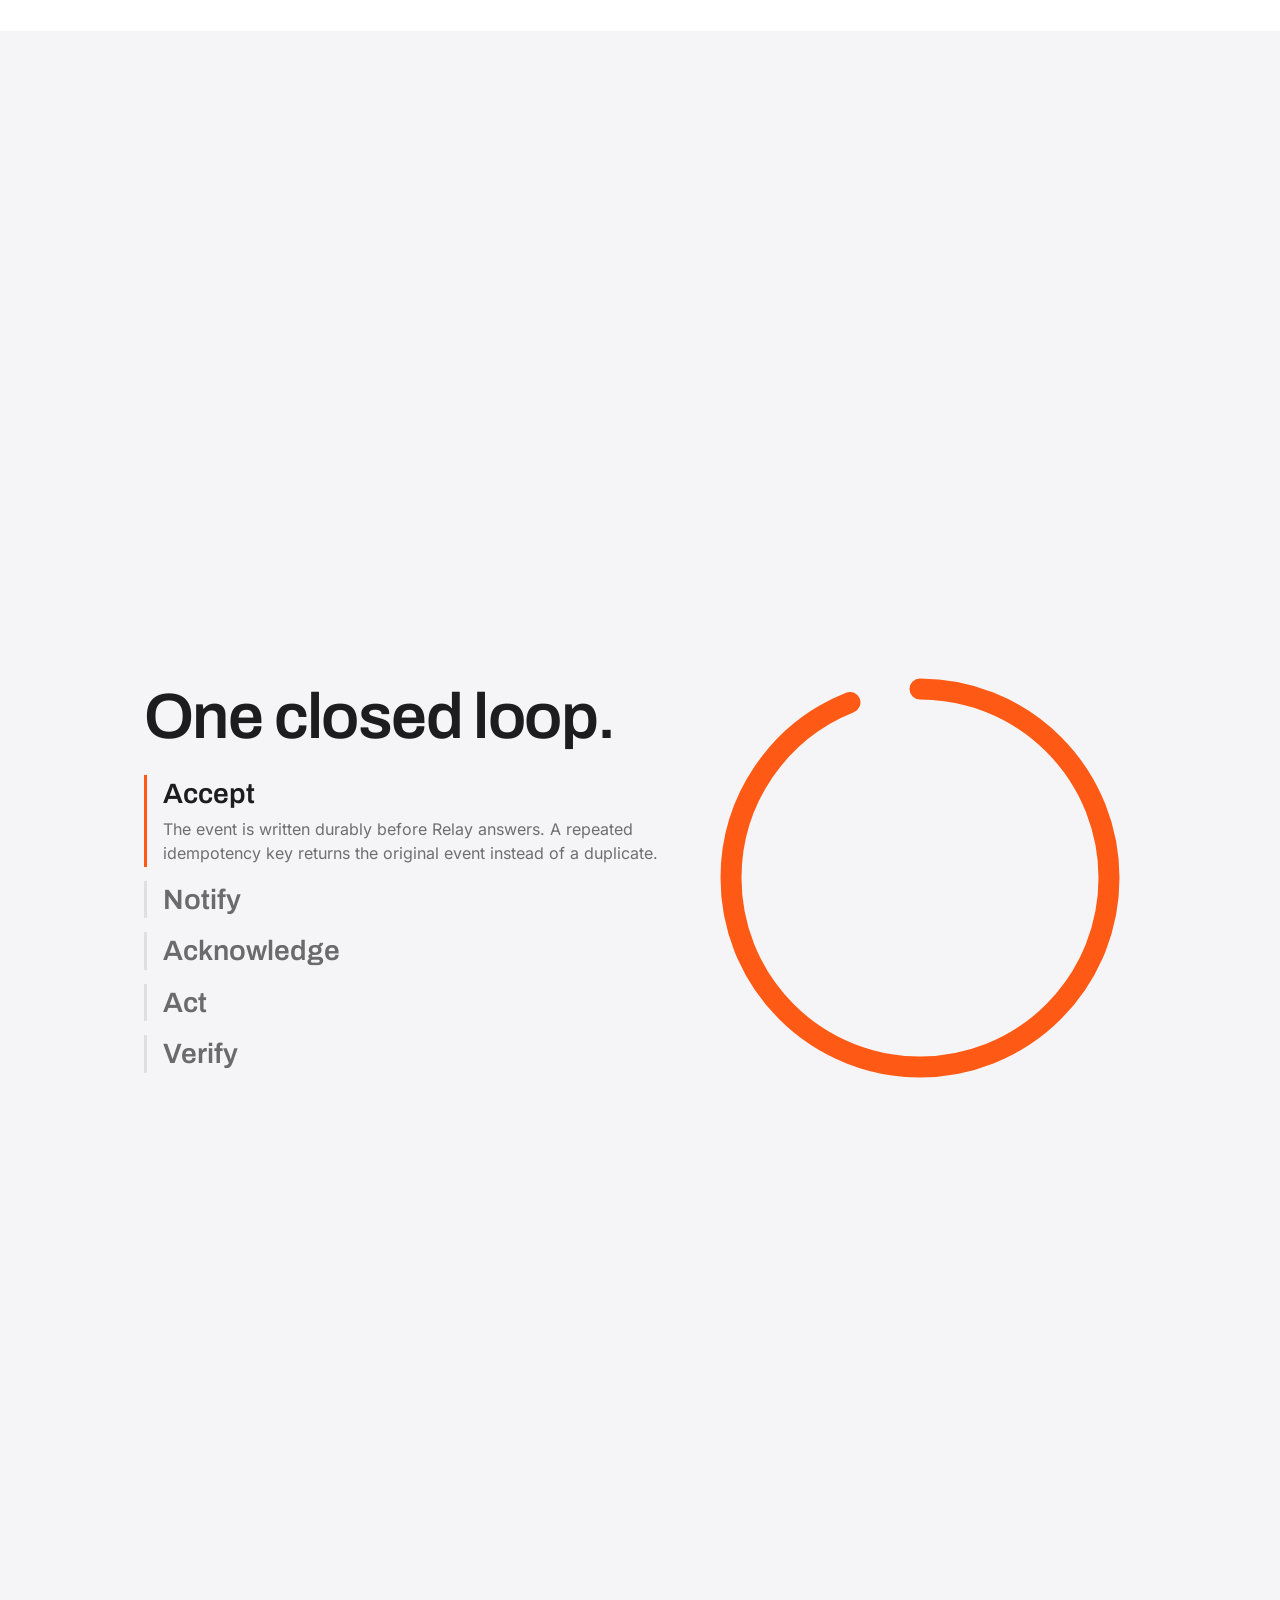
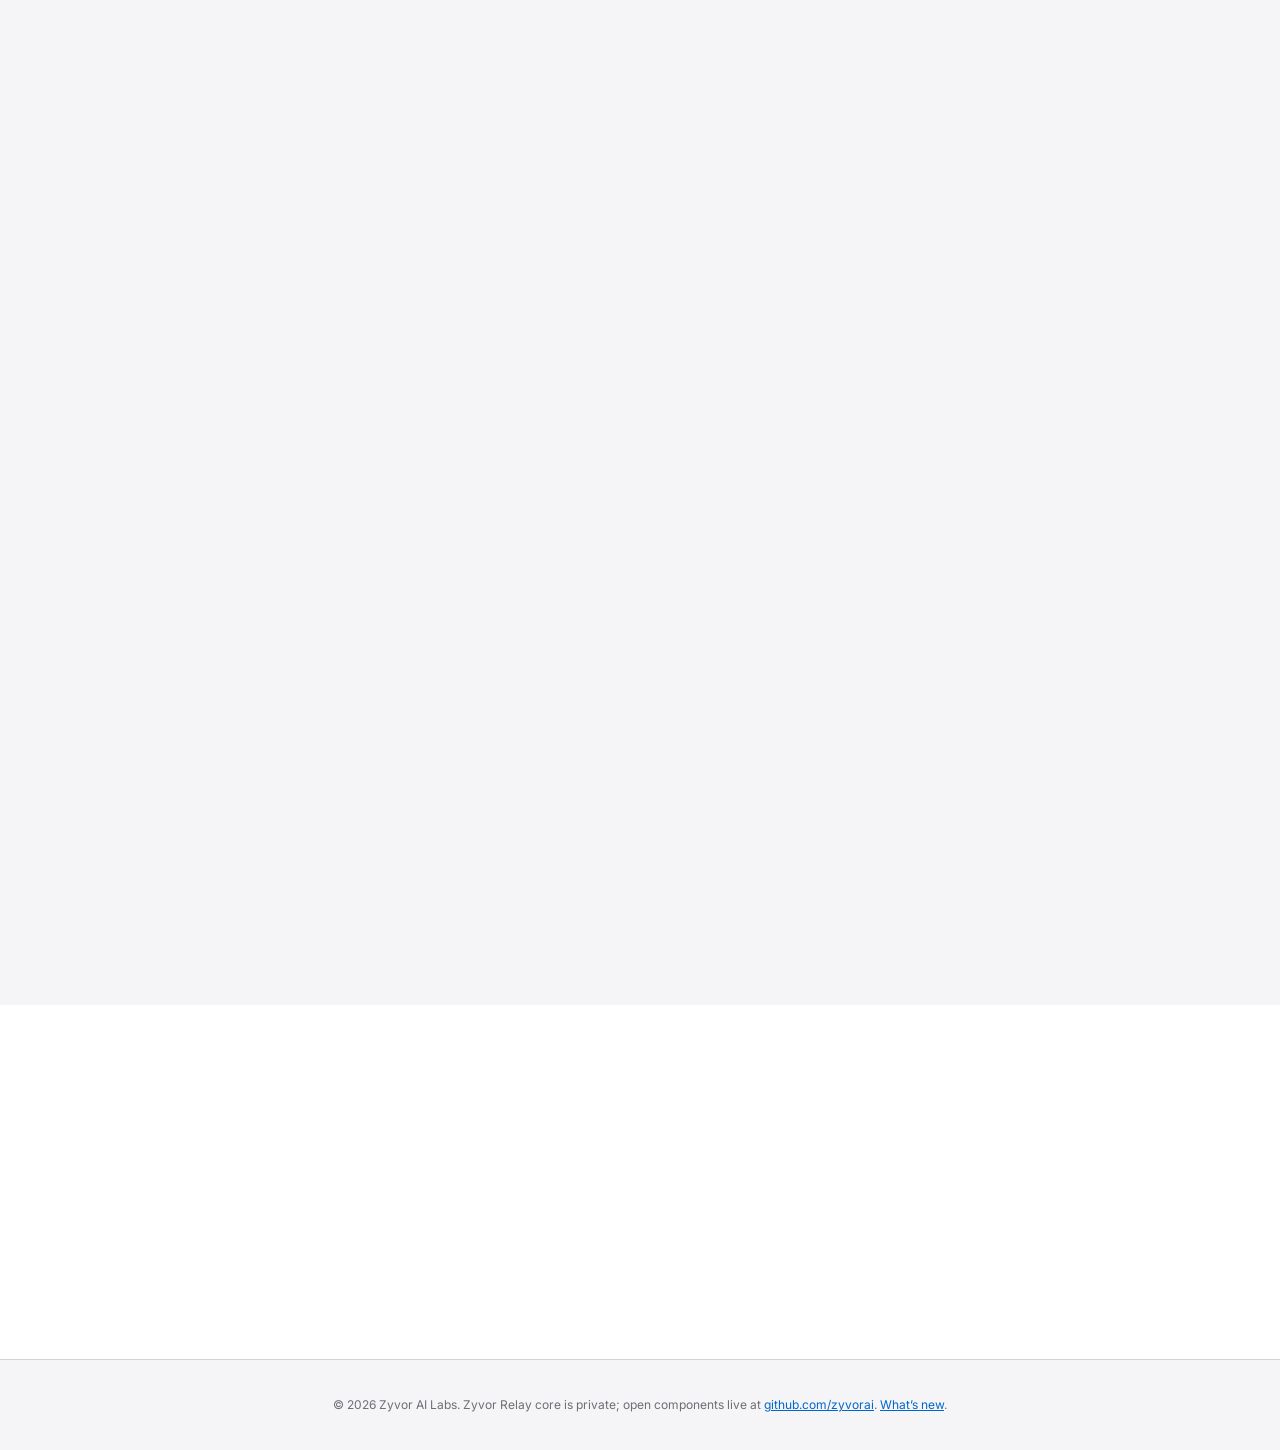
==== commit ca50b058: "Update site" ====
--- a/index.html
+++ b/index.html
@@ -206,7 +206,7 @@
 </main>
 
 <footer class="foot">
-  <p>© 2026 Zyvor AI Labs. Zyvor Relay core is private; open components live at <a href="https://github.com/zyvorai">github.com/zyvorai</a>.</p>
+  <p>© 2026 Zyvor AI Labs. Zyvor Relay core is private; open components live at <a href="https://github.com/zyvorai">github.com/zyvorai</a>. <a href="changelog.html">What’s new</a>.</p>
 </footer>
 
 <div class="palette" id="palette" hidden role="dialog" aria-modal="true" aria-label="Command palette">
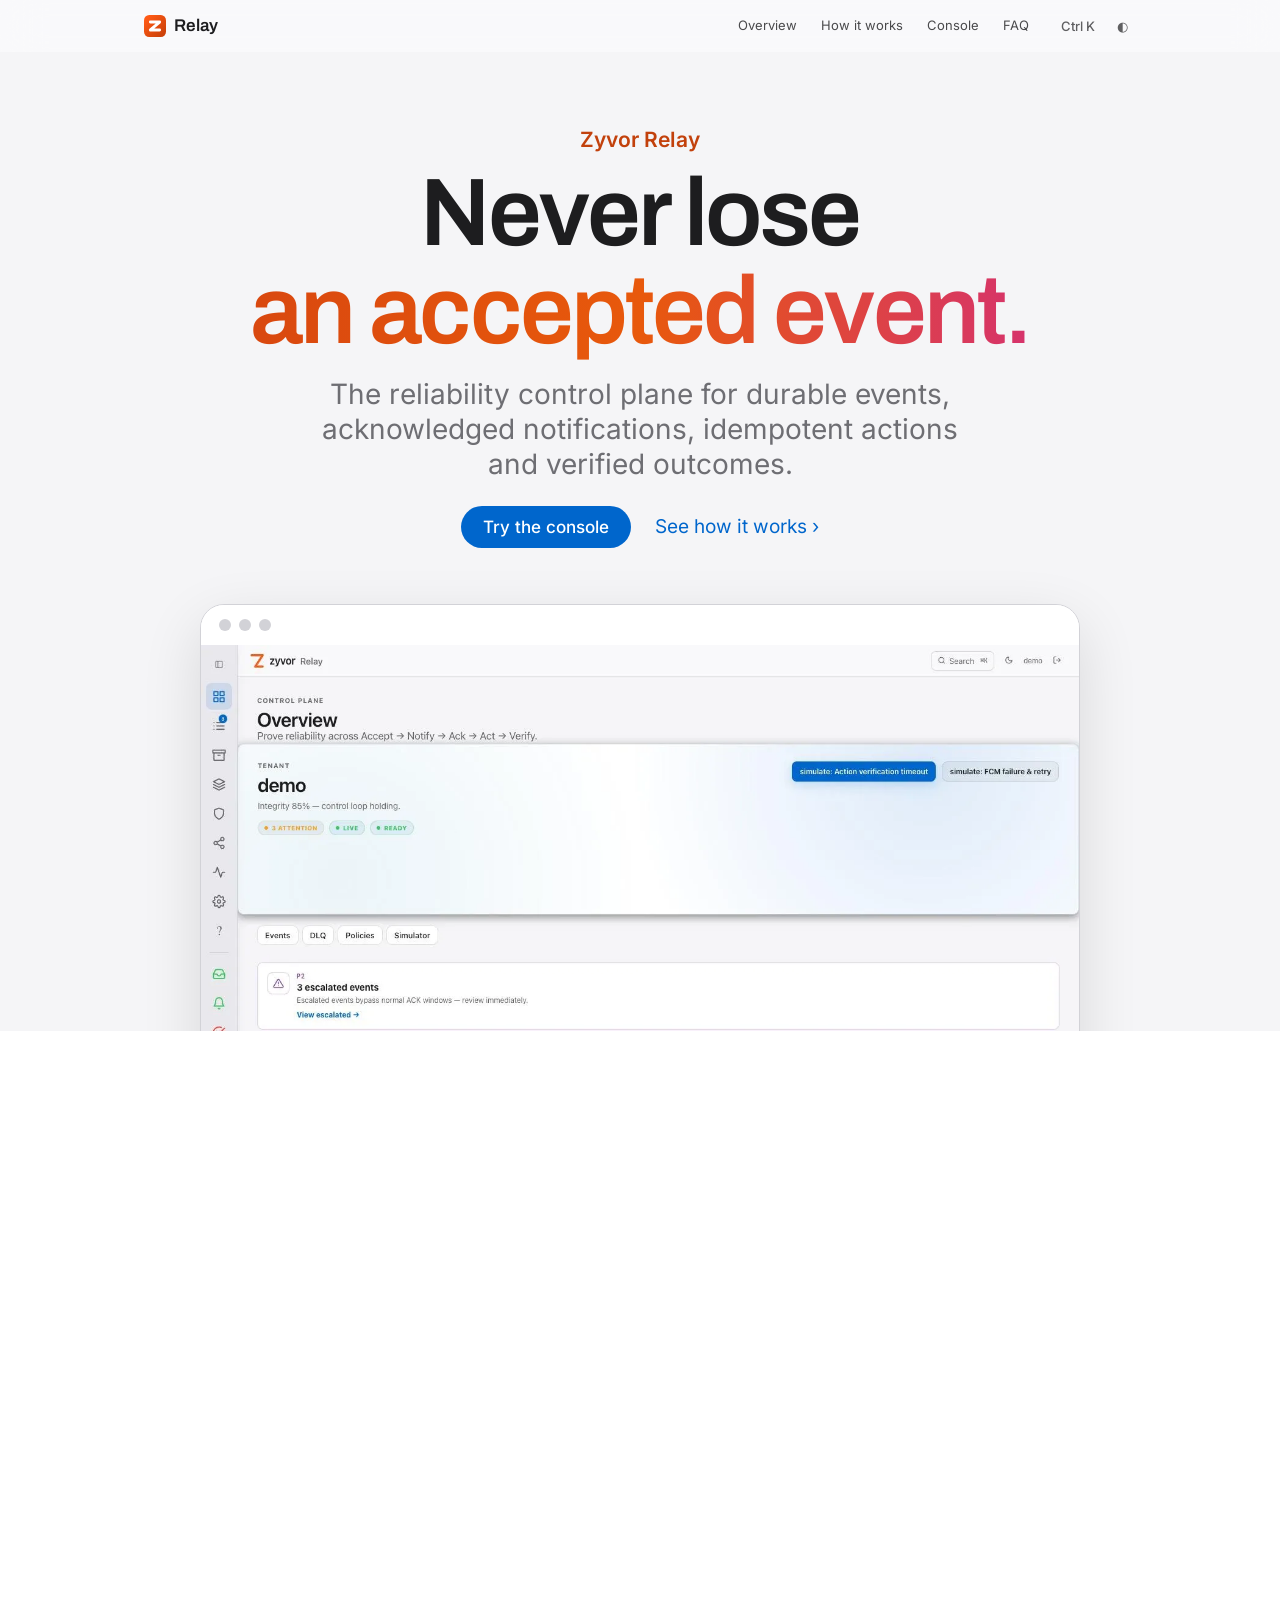
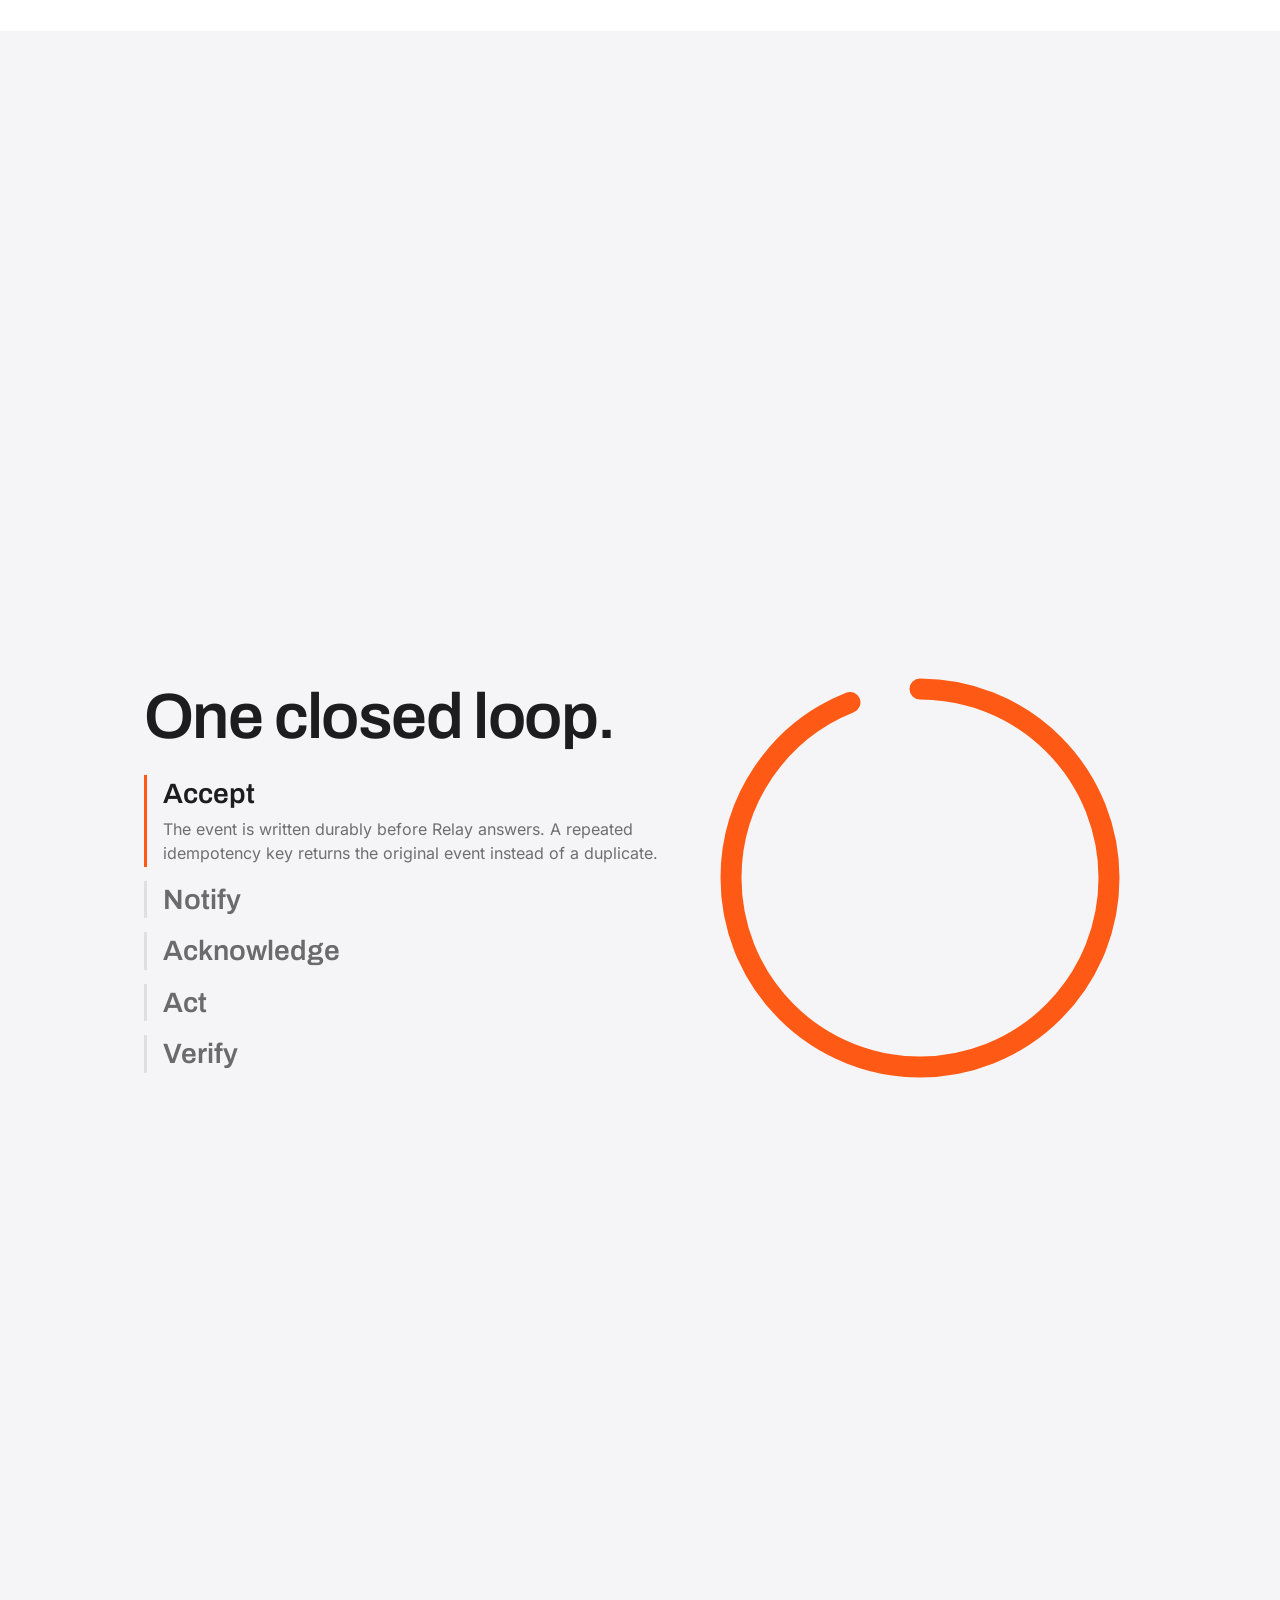
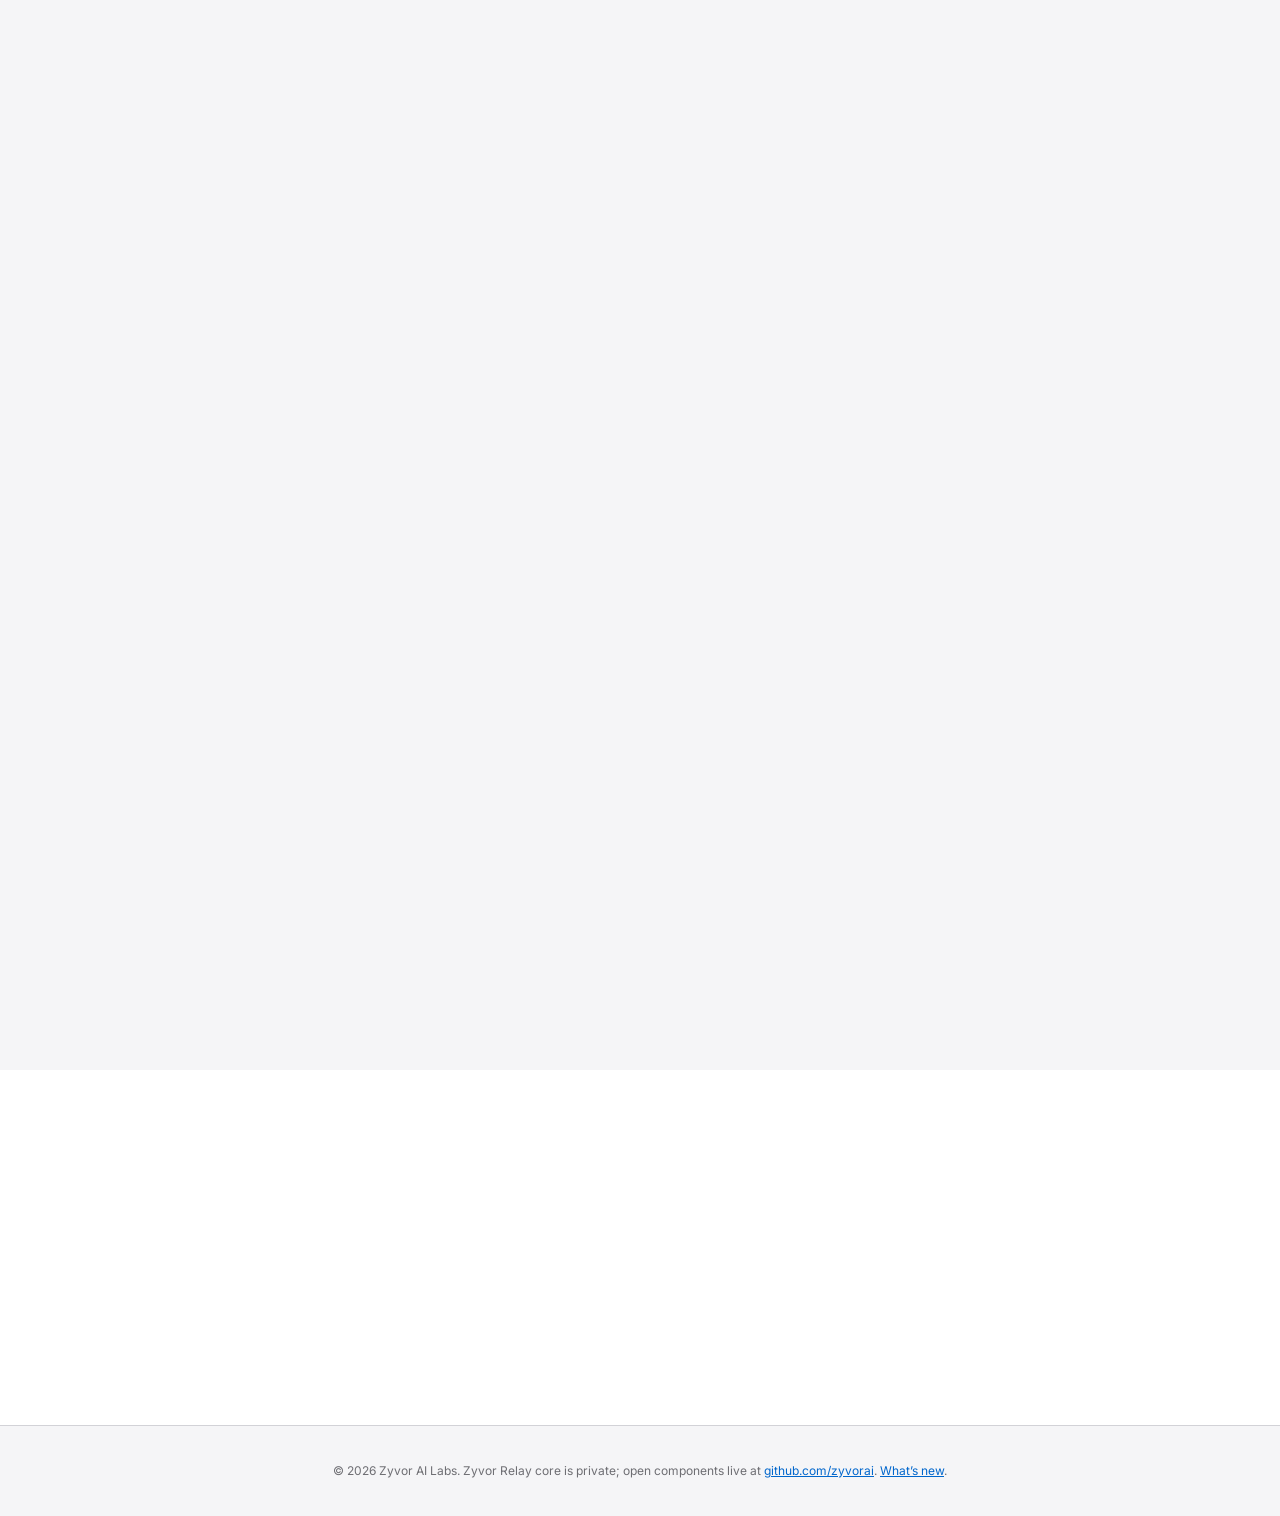
==== commit df6c1737: "Worldwide prices: INR incl. GST in India, USD excl. tax elsewhere Co-Authored-By: Claude Sonnet 5.5 " ====
--- a/index.html
+++ b/index.html
@@ -195,6 +195,7 @@
     <details><summary>Does it need a cloud?</summary><p>No. Relay runs on a laptop, an edge VM, in Docker or on private Kubernetes such as k3s. Cloud adapters are optional.</p></details>
     <details><summary>How is it deployed?</summary><p>As a single Go binary with the operator console embedded, backed by PostgreSQL or an in-memory store for trials. A Helm chart and k3s manifests are included.</p></details>
     <details><summary>Is it open source?</summary><p>Relay is licensed under Apache-2.0. The core repository is currently private; open components live at <a href="https://github.com/zyvorai">github.com/zyvorai</a>.</p></details>
+    <details><summary>What does it cost?</summary><p>Relay is priced per device per year on one ladder shared with Fleet, Device Agent, OTA and Nodra: 1-999 devices USD 18 (INR 1,784 incl. GST in India), 1,000-9,999 devices USD 12 (INR 1,189), 10,000 and above USD 8 (INR 793), with an annual minimum of USD 5,000 (INR 495,600). Prices: INR incl. 18% GST in India; US dollars excl. tax elsewhere (VAT, GST or sales tax added where applicable). Pay online by UPI, card or netbanking where a buy page exists; international cards work (charged in rupees); or request a US-dollar invoice by bank transfer. Custom pricing: contact <a href="mailto:sales@zyvor.dev">sales@zyvor.dev</a>. Production licences come with a 30-day trial key. <a href="https://zyvor.dev/buy">Buy / get a quote</a>.</p></details>
     <details><summary>Does the demo send anything anywhere?</summary><p>No. The console above is a simulation running entirely in your browser with made-up data.</p></details>
   </div>
 </section>
